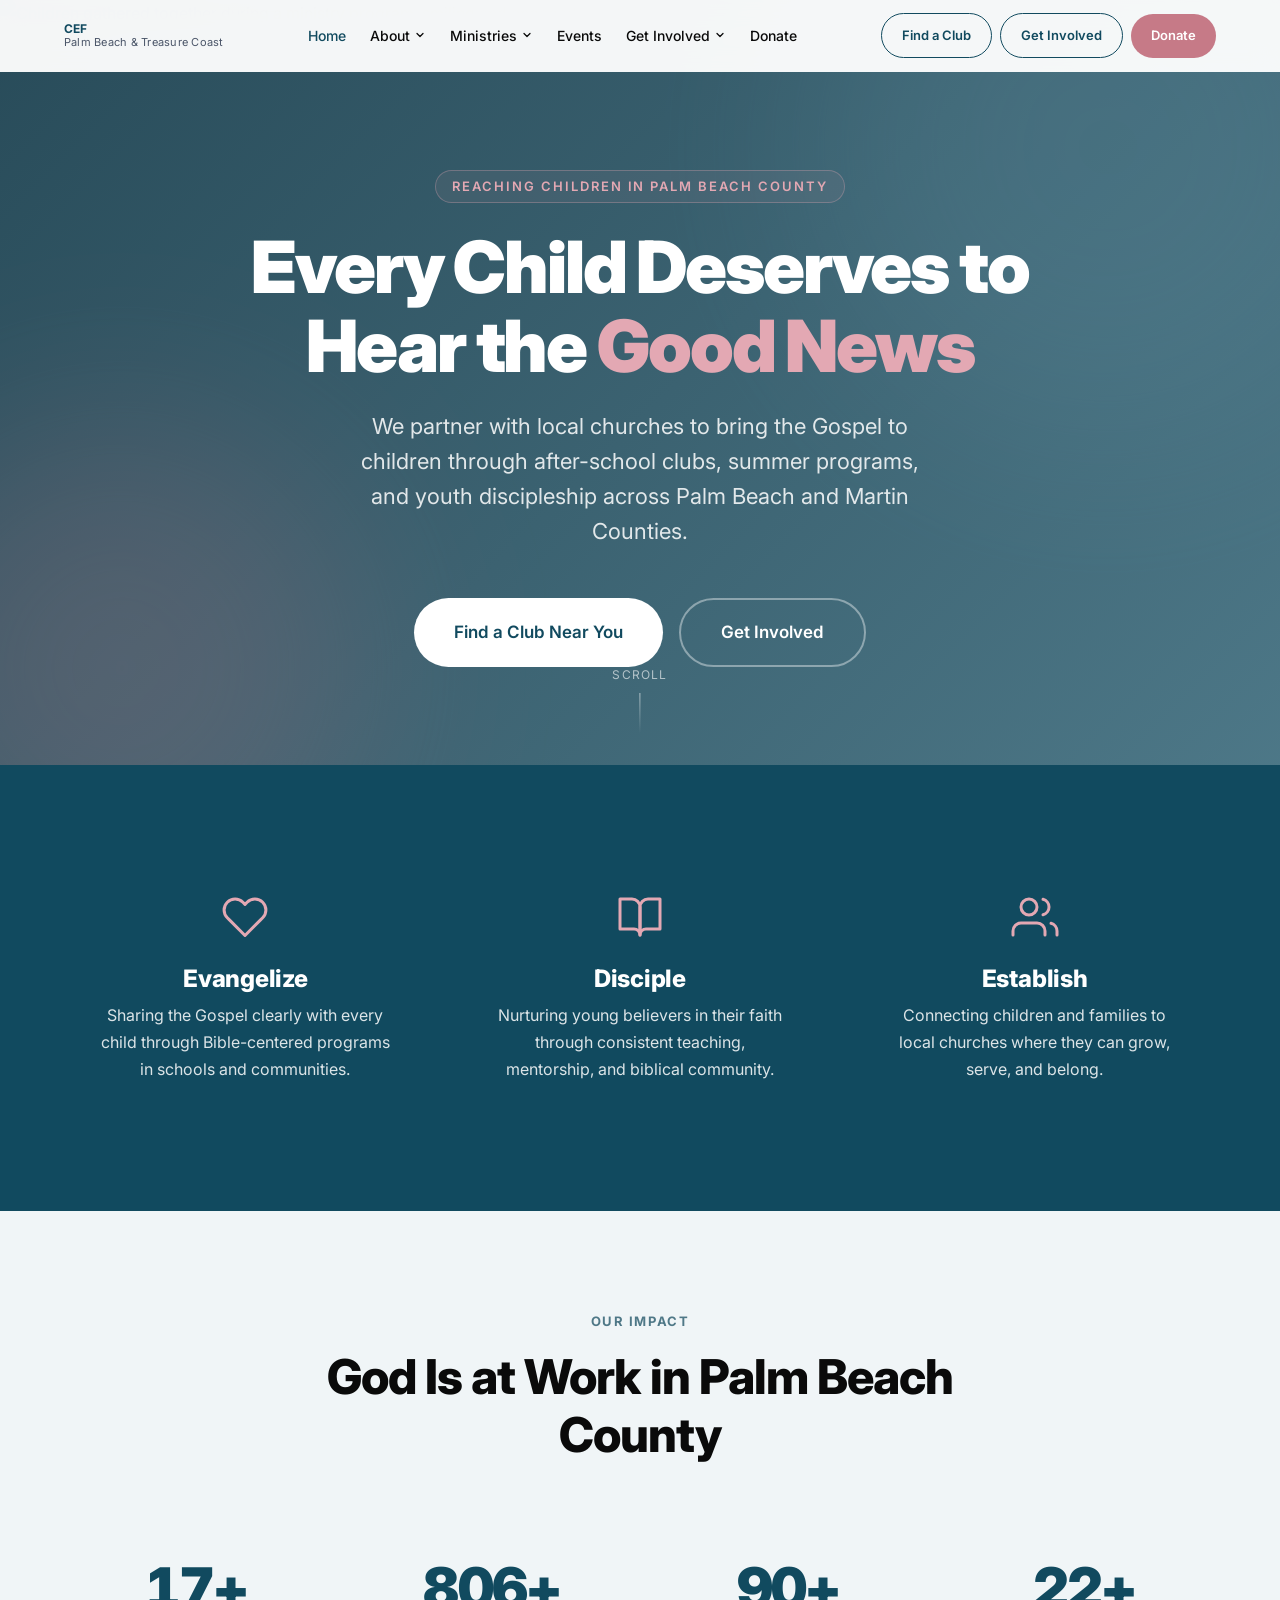
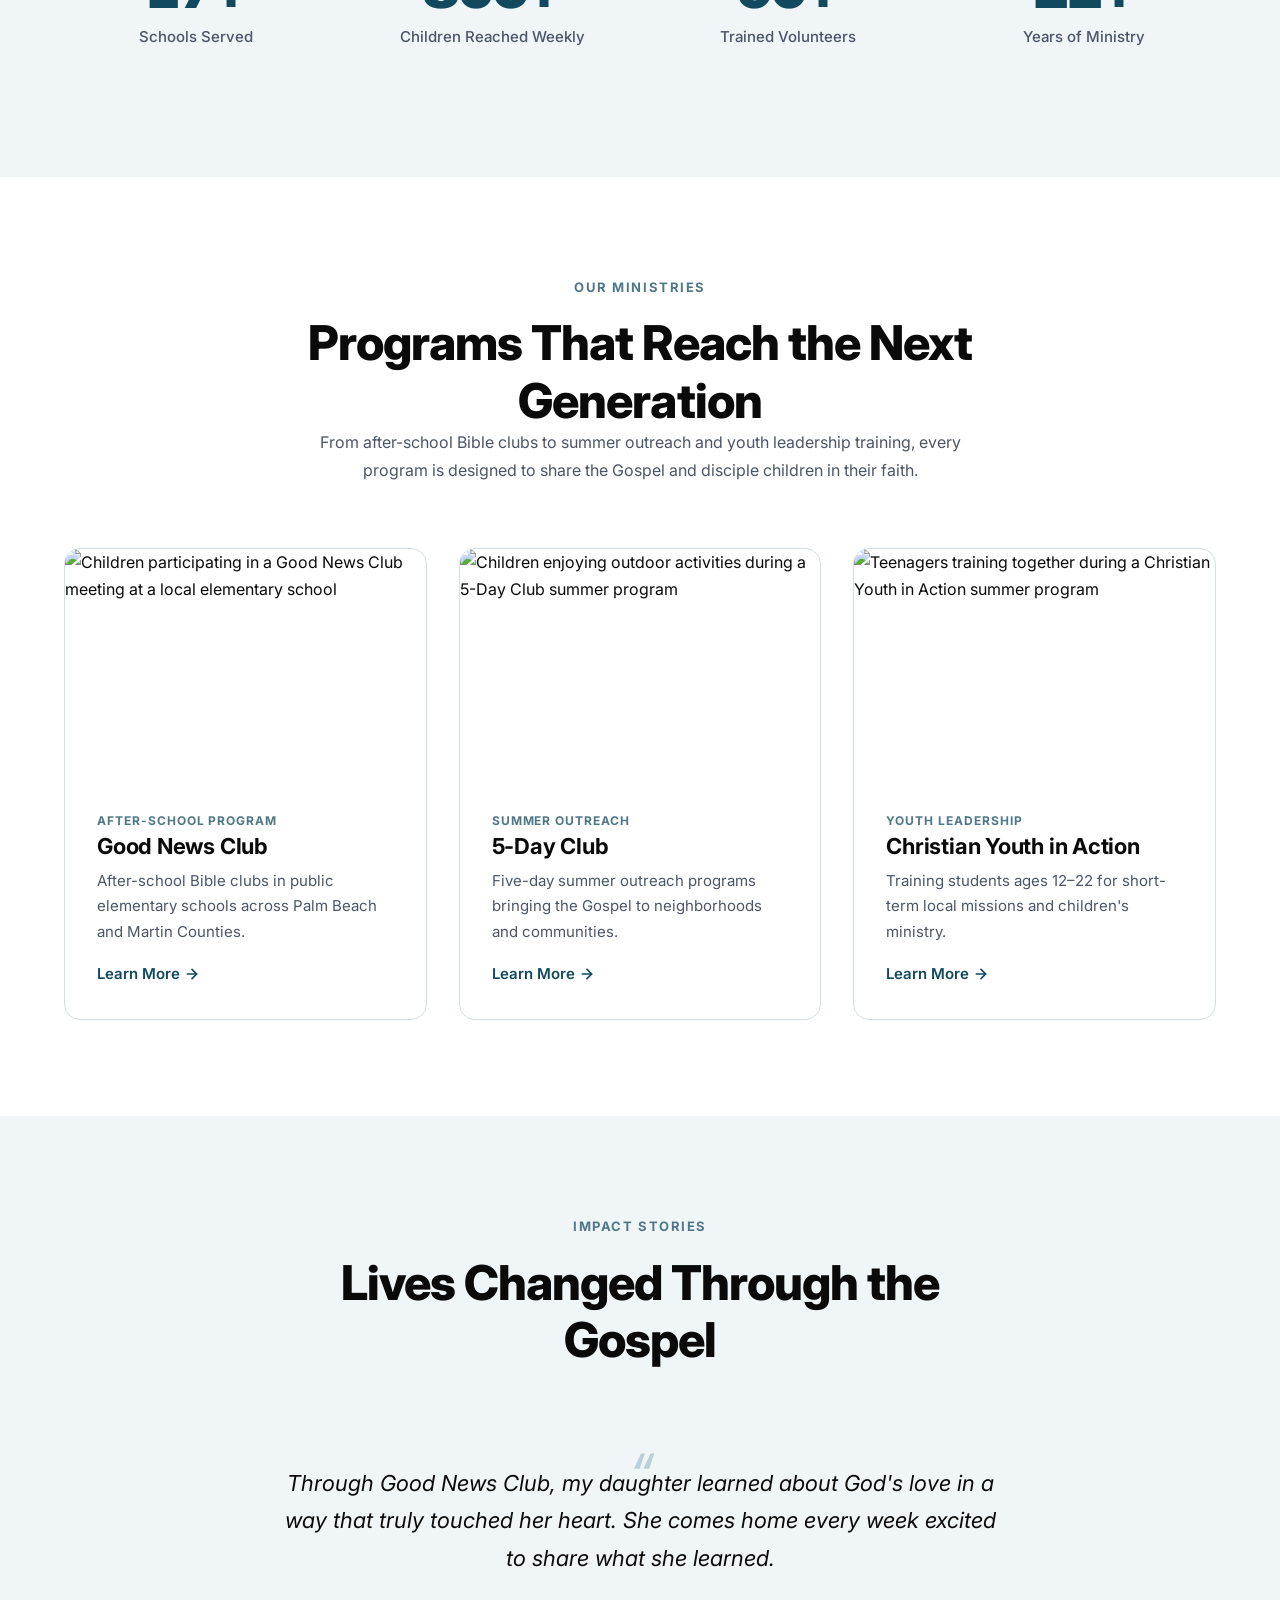
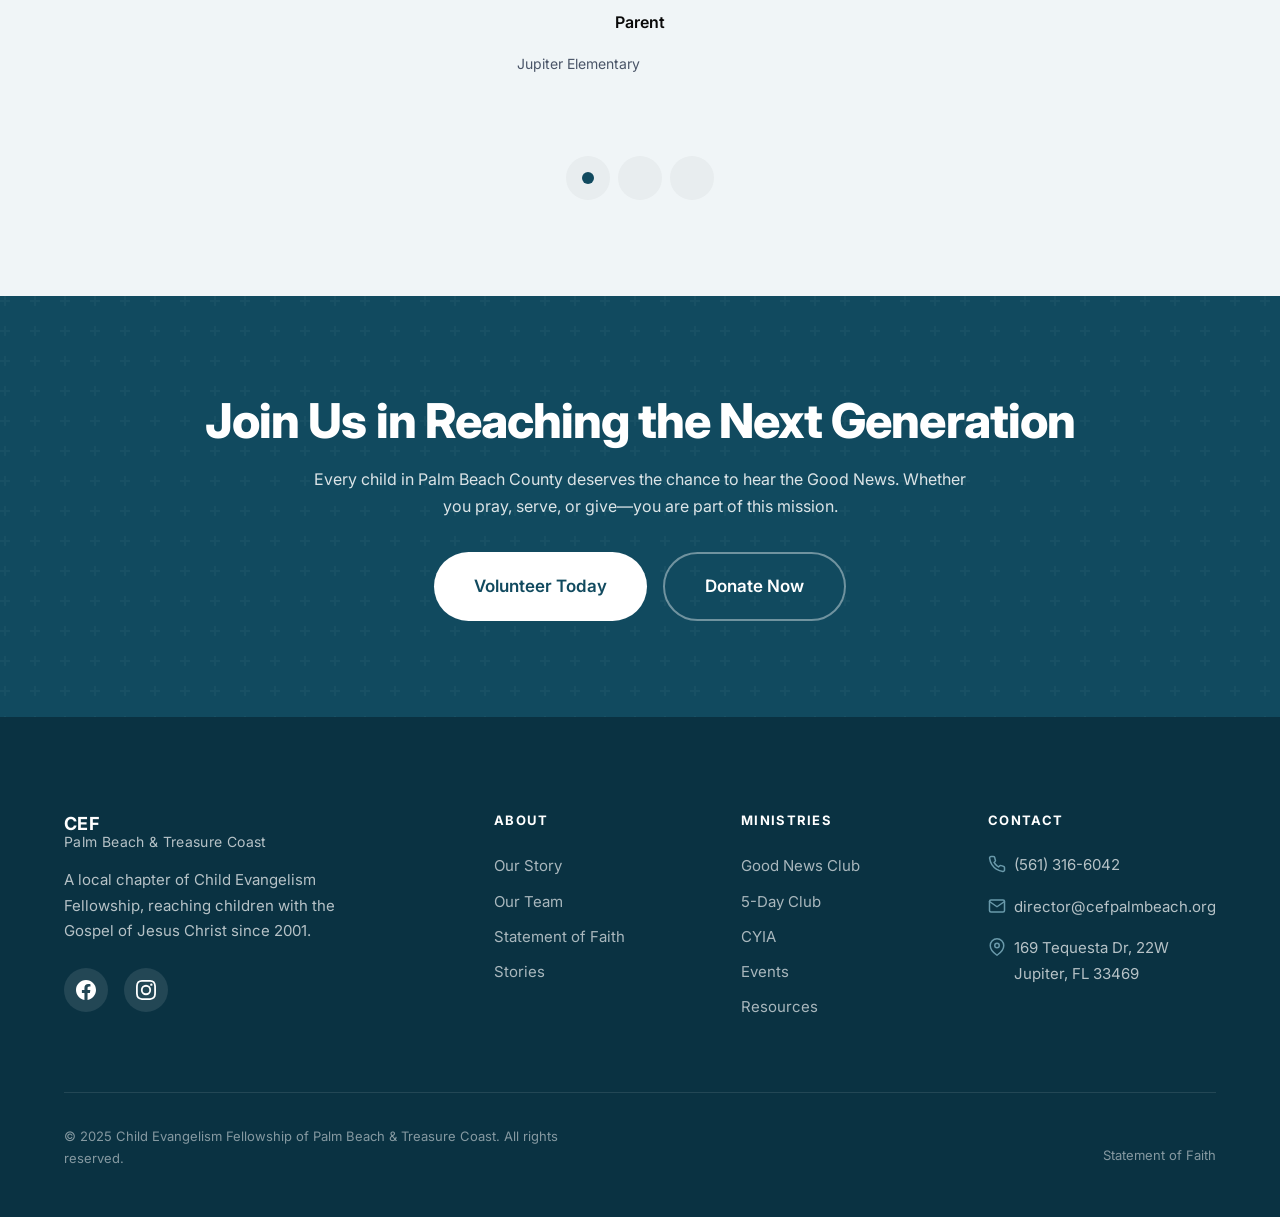
==== index.html @ 7888cba0 "Initial build: CEF Palm Beach & Treasure Coast full site rebuild 14-page static site for Child Evang" ====
<!DOCTYPE html>
<html lang="en">
<head>
  <meta charset="UTF-8">
  <meta name="viewport" content="width=device-width, initial-scale=1.0">
  <title>CEF Palm Beach &amp; Treasure Coast | Reaching Every Child with the Gospel</title>
  <meta name="description" content="Child Evangelism Fellowship of Palm Beach &amp; Treasure Coast brings the Gospel to children through Good News Clubs, 5-Day Clubs, and CYIA programs in Jupiter, FL.">
  <link rel="canonical" href="https://www.cefpalmbeach.org/">

  <!-- Open Graph -->
  <meta property="og:title" content="CEF Palm Beach &amp; Treasure Coast | Reaching Every Child with the Gospel">
  <meta property="og:description" content="Child Evangelism Fellowship of Palm Beach &amp; Treasure Coast brings the Gospel to children through Good News Clubs, 5-Day Clubs, and CYIA programs in Jupiter, FL.">
  <meta property="og:type" content="website">
  <meta property="og:url" content="https://www.cefpalmbeach.org/">
  <meta property="og:image" content="https://www.cefpalmbeach.org/assets/images/children-ministry.jpg">
  <meta property="og:site_name" content="CEF Palm Beach &amp; Treasure Coast">
  <meta property="og:locale" content="en_US">

  <!-- Twitter Card -->
  <meta name="twitter:card" content="summary_large_image">
  <meta name="twitter:title" content="CEF Palm Beach &amp; Treasure Coast | Reaching Every Child with the Gospel">
  <meta name="twitter:description" content="Child Evangelism Fellowship of Palm Beach &amp; Treasure Coast brings the Gospel to children through Good News Clubs, 5-Day Clubs, and CYIA programs in Jupiter, FL.">
  <meta name="twitter:image" content="https://www.cefpalmbeach.org/assets/images/children-ministry.jpg">

  <!-- Google Fonts -->
  <link rel="preconnect" href="https://fonts.googleapis.com">
  <link rel="preconnect" href="https://fonts.gstatic.com" crossorigin>
  <link href="https://fonts.googleapis.com/css2?family=Inter:wght@300;400;500;600;700;800;900&display=swap" rel="stylesheet">

  <!-- Styles -->
  <link rel="stylesheet" href="css/styles.css">

  <!-- JSON-LD Structured Data -->
  <script type="application/ld+json">
  {
    "@context": "https://schema.org",
    "@type": "NonprofitOrganization",
    "name": "Child Evangelism Fellowship of Palm Beach & Treasure Coast",
    "alternateName": "CEF Palm Beach",
    "url": "https://www.cefpalmbeach.org",
    "logo": "https://www.cefpalmbeach.org/assets/images/logo.png",
    "description": "Child Evangelism Fellowship of Palm Beach & Treasure Coast brings the Gospel to children through Good News Clubs, 5-Day Clubs, and CYIA programs.",
    "telephone": "+1-561-316-6042",
    "email": "director@cefpalmbeach.org",
    "address": {
      "@type": "PostalAddress",
      "streetAddress": "169 Tequesta Dr, 22W",
      "addressLocality": "Jupiter",
      "addressRegion": "FL",
      "postalCode": "33469",
      "addressCountry": "US"
    },
    "areaServed": [
      {
        "@type": "AdministrativeArea",
        "name": "Palm Beach County"
      },
      {
        "@type": "AdministrativeArea",
        "name": "Martin County"
      }
    ],
    "foundingDate": "2001",
    "sameAs": [
      "https://www.facebook.com/cefpalmbeach",
      "https://www.instagram.com/cefpalmbeach"
    ]
  }
  </script>
</head>
<body>

  <!-- Skip Link -->
  <a href="#main-content" class="skip-link">Skip to main content</a>

  <!-- ============================================
       HEADER
       ============================================ -->
  <header class="header" role="banner">
    <div class="header__inner">
      <!-- Logo -->
      <a href="index.html" class="header__logo" aria-label="CEF Palm Beach &amp; Treasure Coast - Home">
        <div class="header__logo-text">
          CEF
          <span>Palm Beach &amp; Treasure Coast</span>
        </div>
      </a>

      <!-- Desktop Navigation -->
      <nav class="nav" aria-label="Main navigation">
        <ul class="nav__list">
          <li class="nav__item">
            <a href="index.html" class="nav__link nav__link--active">Home</a>
          </li>
          <li class="nav__item">
            <a href="pages/our-team.html" class="nav__link" aria-haspopup="true" aria-expanded="false">
              About
              <svg xmlns="http://www.w3.org/2000/svg" viewBox="0 0 24 24" fill="none" stroke="currentColor" stroke-width="2.5" stroke-linecap="round" stroke-linejoin="round" aria-hidden="true"><polyline points="6 9 12 15 18 9"></polyline></svg>
            </a>
            <ul class="nav__dropdown" role="menu">
              <li><a href="index.html#mission" class="nav__dropdown-link" role="menuitem">Our Story</a></li>
              <li><a href="pages/statement-of-faith.html" class="nav__dropdown-link" role="menuitem">Statement of Faith</a></li>
              <li><a href="pages/our-team.html" class="nav__dropdown-link" role="menuitem">Our Team</a></li>
              <li><a href="pages/stories.html" class="nav__dropdown-link" role="menuitem">Stories</a></li>
            </ul>
          </li>
          <li class="nav__item">
            <a href="pages/ministries.html" class="nav__link" aria-haspopup="true" aria-expanded="false">
              Ministries
              <svg xmlns="http://www.w3.org/2000/svg" viewBox="0 0 24 24" fill="none" stroke="currentColor" stroke-width="2.5" stroke-linecap="round" stroke-linejoin="round" aria-hidden="true"><polyline points="6 9 12 15 18 9"></polyline></svg>
            </a>
            <ul class="nav__dropdown" role="menu">
              <li><a href="pages/good-news-club.html" class="nav__dropdown-link" role="menuitem">Good News Club</a></li>
              <li><a href="pages/5-day-club.html" class="nav__dropdown-link" role="menuitem">5-Day Club</a></li>
              <li><a href="pages/cyia.html" class="nav__dropdown-link" role="menuitem">CYIA</a></li>
              <li><a href="pages/nextgen.html" class="nav__dropdown-link" role="menuitem">NextGen</a></li>
            </ul>
          </li>
          <li class="nav__item">
            <a href="pages/events.html" class="nav__link">Events</a>
          </li>
          <li class="nav__item">
            <a href="pages/volunteer.html" class="nav__link" aria-haspopup="true" aria-expanded="false">
              Get Involved
              <svg xmlns="http://www.w3.org/2000/svg" viewBox="0 0 24 24" fill="none" stroke="currentColor" stroke-width="2.5" stroke-linecap="round" stroke-linejoin="round" aria-hidden="true"><polyline points="6 9 12 15 18 9"></polyline></svg>
            </a>
            <ul class="nav__dropdown" role="menu">
              <li><a href="pages/volunteer.html" class="nav__dropdown-link" role="menuitem">Volunteer</a></li>
              <li><a href="pages/pray.html" class="nav__dropdown-link" role="menuitem">Pray</a></li>
              <li><a href="pages/resources.html" class="nav__dropdown-link" role="menuitem">Resources</a></li>
            </ul>
          </li>
          <li class="nav__item">
            <a href="pages/donate.html" class="nav__link">Donate</a>
          </li>
        </ul>
      </nav>

      <!-- Header CTAs -->
      <div class="header__ctas">
        <a href="pages/good-news-club.html#find" class="header__cta header__cta--outline">Find a Club</a>
        <a href="pages/volunteer.html" class="header__cta header__cta--outline">Get Involved</a>
        <a href="pages/donate.html" class="header__cta header__cta--accent">Donate</a>
      </div>

      <!-- Mobile Menu Toggle -->
      <button class="menu-toggle" aria-label="Toggle navigation menu" aria-expanded="false" aria-controls="mobile-menu">
        <span></span>
        <span></span>
        <span></span>
      </button>
    </div>
  </header>

  <!-- Mobile Menu -->
  <nav class="mobile-menu" id="mobile-menu" aria-label="Mobile navigation">
    <ul class="mobile-menu__list">
      <li class="mobile-menu__item">
        <a href="index.html" class="mobile-menu__link">Home</a>
      </li>
      <li class="mobile-menu__item">
        <a href="#" class="mobile-menu__link mobile-menu__toggle">
          About
          <svg xmlns="http://www.w3.org/2000/svg" width="20" height="20" viewBox="0 0 24 24" fill="none" stroke="currentColor" stroke-width="2" stroke-linecap="round" stroke-linejoin="round" aria-hidden="true"><polyline points="6 9 12 15 18 9"></polyline></svg>
        </a>
        <ul class="mobile-menu__sub">
          <li><a href="index.html#mission">Our Story</a></li>
          <li><a href="pages/statement-of-faith.html">Statement of Faith</a></li>
          <li><a href="pages/our-team.html">Our Team</a></li>
          <li><a href="pages/stories.html">Stories</a></li>
        </ul>
      </li>
      <li class="mobile-menu__item">
        <a href="#" class="mobile-menu__link mobile-menu__toggle">
          Ministries
          <svg xmlns="http://www.w3.org/2000/svg" width="20" height="20" viewBox="0 0 24 24" fill="none" stroke="currentColor" stroke-width="2" stroke-linecap="round" stroke-linejoin="round" aria-hidden="true"><polyline points="6 9 12 15 18 9"></polyline></svg>
        </a>
        <ul class="mobile-menu__sub">
          <li><a href="pages/good-news-club.html">Good News Club</a></li>
          <li><a href="pages/5-day-club.html">5-Day Club</a></li>
          <li><a href="pages/cyia.html">CYIA</a></li>
          <li><a href="pages/nextgen.html">NextGen</a></li>
        </ul>
      </li>
      <li class="mobile-menu__item">
        <a href="pages/events.html" class="mobile-menu__link">Events</a>
      </li>
      <li class="mobile-menu__item">
        <a href="#" class="mobile-menu__link mobile-menu__toggle">
          Get Involved
          <svg xmlns="http://www.w3.org/2000/svg" width="20" height="20" viewBox="0 0 24 24" fill="none" stroke="currentColor" stroke-width="2" stroke-linecap="round" stroke-linejoin="round" aria-hidden="true"><polyline points="6 9 12 15 18 9"></polyline></svg>
        </a>
        <ul class="mobile-menu__sub">
          <li><a href="pages/volunteer.html">Volunteer</a></li>
          <li><a href="pages/pray.html">Pray</a></li>
          <li><a href="pages/resources.html">Resources</a></li>
        </ul>
      </li>
      <li class="mobile-menu__item">
        <a href="pages/donate.html" class="mobile-menu__link">Donate</a>
      </li>
    </ul>
    <div class="mobile-menu__ctas">
      <a href="pages/good-news-club.html#find" class="btn btn--primary">Find a Club</a>
      <a href="pages/volunteer.html" class="btn btn--secondary">Get Involved</a>
      <a href="pages/donate.html" class="btn btn--accent">Donate</a>
    </div>
  </nav>

  <!-- ============================================
       MAIN CONTENT
       ============================================ -->
  <main id="main-content">

    <!-- ============================================
         HERO SECTION
         ============================================ -->
    <section class="hero" aria-labelledby="hero-heading">
      <div class="hero__bg">
        <img src="assets/images/children-ministry.jpg"
             alt="Children gathered together during a ministry program, smiling and engaged in activities"
             width="1920" height="1080">
      </div>
      <div class="hero__overlay"></div>
      <div class="hero__aurora"></div>

      <div class="hero__content">
        <span class="hero__label">Reaching Children in Palm Beach County</span>
        <h1 id="hero-heading" class="hero__title">
          Every Child Deserves to Hear the <em>Good News</em>
        </h1>
        <p class="hero__subtitle">
          We partner with local churches to bring the Gospel to children through after-school clubs, summer programs, and youth discipleship across Palm Beach and Martin Counties.
        </p>
        <div class="hero__ctas">
          <a href="pages/good-news-club.html#find" class="btn btn--white btn--lg">Find a Club Near You</a>
          <a href="pages/volunteer.html" class="btn btn--ghost btn--lg">Get Involved</a>
        </div>
      </div>

      <!-- Scroll Indicator -->
      <div class="hero__scroll" aria-hidden="true">
        <span>Scroll</span>
        <div class="hero__scroll-line"></div>
      </div>
    </section>

    <!-- ============================================
         MISSION STRIP
         ============================================ -->
    <section class="section section--primary" aria-labelledby="mission-heading">
      <div class="container">
        <h2 id="mission-heading" class="sr-only">Our Mission</h2>
        <div class="grid grid--3 stagger">

          <!-- Evangelize -->
          <div class="text-center" style="padding: var(--space-xl);">
            <div class="mb-lg" style="display:flex;justify-content:center;">
              <svg xmlns="http://www.w3.org/2000/svg" width="48" height="48" viewBox="0 0 24 24" fill="none" stroke="currentColor" stroke-width="1.5" stroke-linecap="round" stroke-linejoin="round" aria-hidden="true" style="color: var(--color-accent-light);">
                <path d="M20.84 4.61a5.5 5.5 0 0 0-7.78 0L12 5.67l-1.06-1.06a5.5 5.5 0 0 0-7.78 7.78l1.06 1.06L12 21.23l7.78-7.78 1.06-1.06a5.5 5.5 0 0 0 0-7.78z"></path>
              </svg>
            </div>
            <h3 style="color: var(--color-white); font-size: 1.5rem; margin-bottom: var(--space-sm);">Evangelize</h3>
            <p style="max-width: 320px; margin: 0 auto;">
              Sharing the Gospel clearly with every child through Bible-centered programs in schools and communities.
            </p>
          </div>

          <!-- Disciple -->
          <div class="text-center" style="padding: var(--space-xl);">
            <div class="mb-lg" style="display:flex;justify-content:center;">
              <svg xmlns="http://www.w3.org/2000/svg" width="48" height="48" viewBox="0 0 24 24" fill="none" stroke="currentColor" stroke-width="1.5" stroke-linecap="round" stroke-linejoin="round" aria-hidden="true" style="color: var(--color-accent-light);">
                <path d="M2 3h6a4 4 0 0 1 4 4v14a3 3 0 0 0-3-3H2z"></path>
                <path d="M22 3h-6a4 4 0 0 0-4 4v14a3 3 0 0 1 3-3h7z"></path>
              </svg>
            </div>
            <h3 style="color: var(--color-white); font-size: 1.5rem; margin-bottom: var(--space-sm);">Disciple</h3>
            <p style="max-width: 320px; margin: 0 auto;">
              Nurturing young believers in their faith through consistent teaching, mentorship, and biblical community.
            </p>
          </div>

          <!-- Establish -->
          <div class="text-center" style="padding: var(--space-xl);">
            <div class="mb-lg" style="display:flex;justify-content:center;">
              <svg xmlns="http://www.w3.org/2000/svg" width="48" height="48" viewBox="0 0 24 24" fill="none" stroke="currentColor" stroke-width="1.5" stroke-linecap="round" stroke-linejoin="round" aria-hidden="true" style="color: var(--color-accent-light);">
                <path d="M17 21v-2a4 4 0 0 0-4-4H5a4 4 0 0 0-4 4v2"></path>
                <circle cx="9" cy="7" r="4"></circle>
                <path d="M23 21v-2a4 4 0 0 0-3-3.87"></path>
                <path d="M16 3.13a4 4 0 0 1 0 7.75"></path>
              </svg>
            </div>
            <h3 style="color: var(--color-white); font-size: 1.5rem; margin-bottom: var(--space-sm);">Establish</h3>
            <p style="max-width: 320px; margin: 0 auto;">
              Connecting children and families to local churches where they can grow, serve, and belong.
            </p>
          </div>

        </div>
      </div>
    </section>

    <!-- ============================================
         IMPACT STATS
         ============================================ -->
    <section class="section section--alt" aria-labelledby="stats-heading">
      <div class="container">
        <div class="section__header fade-up">
          <span class="section__label">Our Impact</span>
          <h2 id="stats-heading">God Is at Work in Palm Beach County</h2>
        </div>
        <div class="stats stagger">
          <div class="stat">
            <div class="stat__number">
              <span class="count-up" data-target="19" data-suffix="+">0</span>
            </div>
            <div class="stat__label">Schools Served</div>
          </div>
          <div class="stat">
            <div class="stat__number">
              <span class="count-up" data-target="900" data-suffix="+">0</span>
            </div>
            <div class="stat__label">Children Reached Weekly</div>
          </div>
          <div class="stat">
            <div class="stat__number">
              <span class="count-up" data-target="100" data-suffix="+">0</span>
            </div>
            <div class="stat__label">Trained Volunteers</div>
          </div>
          <div class="stat">
            <div class="stat__number">
              <span class="count-up" data-target="25" data-suffix="+">0</span>
            </div>
            <div class="stat__label">Years of Ministry</div>
          </div>
        </div>
      </div>
    </section>

    <!-- ============================================
         MINISTRIES OVERVIEW
         ============================================ -->
    <section class="section" aria-labelledby="ministries-heading">
      <div class="container">
        <div class="section__header fade-up">
          <span class="section__label">Our Ministries</span>
          <h2 id="ministries-heading">Programs That Reach the Next Generation</h2>
          <p>From after-school Bible clubs to summer outreach and youth leadership training, every program is designed to share the Gospel and disciple children in their faith.</p>
        </div>

        <div class="grid grid--3 stagger">

          <!-- Good News Club -->
          <article class="card spotlight-card">
            <img src="assets/images/good-news-club.jpg"
                 alt="Children participating in a Good News Club meeting at a local elementary school"
                 class="card__image"
                 width="600" height="375"
                 loading="lazy">
            <div class="card__body">
              <span class="card__label">After-School Program</span>
              <h3 class="card__title">Good News Club</h3>
              <p class="card__text">After-school Bible clubs in public elementary schools across Palm Beach and Martin Counties.</p>
              <a href="pages/good-news-club.html" class="card__link">
                Learn More
                <svg xmlns="http://www.w3.org/2000/svg" width="16" height="16" viewBox="0 0 24 24" fill="none" stroke="currentColor" stroke-width="2.5" stroke-linecap="round" stroke-linejoin="round" aria-hidden="true"><line x1="5" y1="12" x2="19" y2="12"></line><polyline points="12 5 19 12 12 19"></polyline></svg>
              </a>
            </div>
          </article>

          <!-- 5-Day Club -->
          <article class="card spotlight-card">
            <img src="assets/images/5-day-club.jpg"
                 alt="Children enjoying outdoor activities during a 5-Day Club summer program"
                 class="card__image"
                 width="600" height="375"
                 loading="lazy">
            <div class="card__body">
              <span class="card__label">Summer Outreach</span>
              <h3 class="card__title">5-Day Club</h3>
              <p class="card__text">Five-day summer outreach programs bringing the Gospel to neighborhoods and communities.</p>
              <a href="pages/5-day-club.html" class="card__link">
                Learn More
                <svg xmlns="http://www.w3.org/2000/svg" width="16" height="16" viewBox="0 0 24 24" fill="none" stroke="currentColor" stroke-width="2.5" stroke-linecap="round" stroke-linejoin="round" aria-hidden="true"><line x1="5" y1="12" x2="19" y2="12"></line><polyline points="12 5 19 12 12 19"></polyline></svg>
              </a>
            </div>
          </article>

          <!-- CYIA -->
          <article class="card spotlight-card">
            <img src="assets/images/cyia.jpg"
                 alt="Teenagers training together during a Christian Youth in Action summer program"
                 class="card__image"
                 width="600" height="375"
                 loading="lazy">
            <div class="card__body">
              <span class="card__label">Youth Leadership</span>
              <h3 class="card__title">Christian Youth in Action</h3>
              <p class="card__text">Training students ages 12&ndash;22 for short-term local missions and children's ministry.</p>
              <a href="pages/cyia.html" class="card__link">
                Learn More
                <svg xmlns="http://www.w3.org/2000/svg" width="16" height="16" viewBox="0 0 24 24" fill="none" stroke="currentColor" stroke-width="2.5" stroke-linecap="round" stroke-linejoin="round" aria-hidden="true"><line x1="5" y1="12" x2="19" y2="12"></line><polyline points="12 5 19 12 12 19"></polyline></svg>
              </a>
            </div>
          </article>

        </div>
      </div>
    </section>

    <!-- ============================================
         STORIES / TESTIMONIALS
         ============================================ -->
    <section class="section section--alt" aria-labelledby="stories-heading">
      <div class="container">
        <div class="section__header fade-up">
          <span class="section__label">Impact Stories</span>
          <h2 id="stories-heading">Lives Changed Through the Gospel</h2>
        </div>

        <div class="testimonial-carousel fade-up" aria-label="Testimonial carousel">

          <!-- Testimonial 1 -->
          <div class="testimonial" role="tabpanel" aria-hidden="false">
            <blockquote class="testimonial__quote">
              Through Good News Club, my daughter learned about God's love in a way that truly touched her heart. She comes home every week excited to share what she learned.
            </blockquote>
            <p class="testimonial__author">Parent</p>
            <p class="testimonial__role">Jupiter Elementary</p>
          </div>

          <!-- Testimonial 2 -->
          <div class="testimonial" role="tabpanel" aria-hidden="true">
            <blockquote class="testimonial__quote">
              Volunteering with CEF has been one of the most rewarding experiences of my life. Watching children understand the Gospel for the first time is incredible.
            </blockquote>
            <p class="testimonial__author">GNC Volunteer</p>
            <p class="testimonial__role">Palm Beach County</p>
          </div>

          <!-- Testimonial 3 -->
          <div class="testimonial" role="tabpanel" aria-hidden="true">
            <blockquote class="testimonial__quote">
              CYIA changed my life. I went from being a shy teenager to confidently sharing the Gospel with children in my community.
            </blockquote>
            <p class="testimonial__author">CYIA Graduate</p>
            <p class="testimonial__role">Palm Beach County</p>
          </div>

          <!-- Carousel Dots -->
          <div class="carousel-dots" role="tablist" aria-label="Testimonial navigation">
            <button class="carousel-dot carousel-dot--active" role="tab" aria-label="Testimonial 1" aria-selected="true"></button>
            <button class="carousel-dot" role="tab" aria-label="Testimonial 2" aria-selected="false"></button>
            <button class="carousel-dot" role="tab" aria-label="Testimonial 3" aria-selected="false"></button>
          </div>

        </div>
      </div>
    </section>

    <!-- ============================================
         CTA BANNER
         ============================================ -->
    <section class="cta-banner" aria-labelledby="cta-heading">
      <div class="container fade-up">
        <h2 id="cta-heading">Join Us in Reaching the Next Generation</h2>
        <p>Every child in Palm Beach County deserves the chance to hear the Good News. Whether you pray, serve, or give&mdash;you are part of this mission.</p>
        <div style="display: flex; gap: var(--space-md); justify-content: center; flex-wrap: wrap;">
          <a href="pages/volunteer.html" class="btn btn--white btn--lg">Volunteer Today</a>
          <a href="pages/donate.html" class="btn btn--ghost btn--lg">Donate Now</a>
        </div>
      </div>
    </section>

  </main>

  <!-- ============================================
       FOOTER
       ============================================ -->
  <footer class="footer" role="contentinfo">
    <div class="container">
      <div class="footer__grid">

        <!-- Brand Column -->
        <div class="footer__brand">
          <div class="header__logo-text" style="font-size: 1.125rem; color: var(--color-white); margin-bottom: var(--space-md);">
            CEF
            <span style="color: rgba(255,255,255,0.7); font-size: 0.875rem;">Palm Beach &amp; Treasure Coast</span>
          </div>
          <p class="footer__tagline">
            A local chapter of Child Evangelism Fellowship, reaching children with the Gospel of Jesus Christ since 2001.
          </p>
          <div class="footer__social">
            <a href="https://www.facebook.com/cefpalmbeach" aria-label="Follow us on Facebook" target="_blank" rel="noopener noreferrer">
              <svg xmlns="http://www.w3.org/2000/svg" width="20" height="20" viewBox="0 0 24 24" fill="currentColor" aria-hidden="true">
                <path d="M24 12.073c0-6.627-5.373-12-12-12s-12 5.373-12 12c0 5.99 4.388 10.954 10.125 11.854v-8.385H7.078v-3.47h3.047V9.43c0-3.007 1.792-4.669 4.533-4.669 1.312 0 2.686.235 2.686.235v2.953H15.83c-1.491 0-1.956.925-1.956 1.874v2.25h3.328l-.532 3.47h-2.796v8.385C19.612 23.027 24 18.062 24 12.073z"/>
              </svg>
            </a>
            <a href="https://www.instagram.com/cefpalmbeach" aria-label="Follow us on Instagram" target="_blank" rel="noopener noreferrer">
              <svg xmlns="http://www.w3.org/2000/svg" width="20" height="20" viewBox="0 0 24 24" fill="currentColor" aria-hidden="true">
                <path d="M12 2.163c3.204 0 3.584.012 4.85.07 3.252.148 4.771 1.691 4.919 4.919.058 1.265.069 1.645.069 4.849 0 3.205-.012 3.584-.069 4.849-.149 3.225-1.664 4.771-4.919 4.919-1.266.058-1.644.07-4.85.07-3.204 0-3.584-.012-4.849-.07-3.26-.149-4.771-1.699-4.919-4.92-.058-1.265-.07-1.644-.07-4.849 0-3.204.013-3.583.07-4.849.149-3.227 1.664-4.771 4.919-4.919 1.266-.057 1.645-.069 4.849-.069zM12 0C8.741 0 8.333.014 7.053.072 2.695.272.273 2.69.073 7.052.014 8.333 0 8.741 0 12c0 3.259.014 3.668.072 4.948.2 4.358 2.618 6.78 6.98 6.98C8.333 23.986 8.741 24 12 24c3.259 0 3.668-.014 4.948-.072 4.354-.2 6.782-2.618 6.979-6.98.059-1.28.073-1.689.073-4.948 0-3.259-.014-3.667-.072-4.947-.196-4.354-2.617-6.78-6.979-6.98C15.668.014 15.259 0 12 0zm0 5.838a6.162 6.162 0 100 12.324 6.162 6.162 0 000-12.324zM12 16a4 4 0 110-8 4 4 0 010 8zm6.406-11.845a1.44 1.44 0 100 2.881 1.44 1.44 0 000-2.881z"/>
              </svg>
            </a>
          </div>
        </div>

        <!-- About Column -->
        <div>
          <h4 class="footer__col-title">About</h4>
          <ul class="footer__links">
            <li><a href="index.html#mission">Our Story</a></li>
            <li><a href="pages/our-team.html">Our Team</a></li>
            <li><a href="pages/statement-of-faith.html">Statement of Faith</a></li>
            <li><a href="pages/stories.html">Stories</a></li>
          </ul>
        </div>

        <!-- Ministries Column -->
        <div>
          <h4 class="footer__col-title">Ministries</h4>
          <ul class="footer__links">
            <li><a href="pages/good-news-club.html">Good News Club</a></li>
            <li><a href="pages/5-day-club.html">5-Day Club</a></li>
            <li><a href="pages/cyia.html">CYIA</a></li>
            <li><a href="pages/events.html">Events</a></li>
            <li><a href="pages/resources.html">Resources</a></li>
          </ul>
        </div>

        <!-- Contact Column -->
        <div>
          <h4 class="footer__col-title">Contact</h4>
          <address style="font-style: normal;">
            <div class="footer__contact-item">
              <svg xmlns="http://www.w3.org/2000/svg" width="18" height="18" viewBox="0 0 24 24" fill="none" stroke="currentColor" stroke-width="2" stroke-linecap="round" stroke-linejoin="round" aria-hidden="true">
                <path d="M22 16.92v3a2 2 0 0 1-2.18 2 19.79 19.79 0 0 1-8.63-3.07 19.5 19.5 0 0 1-6-6 19.79 19.79 0 0 1-3.07-8.67A2 2 0 0 1 4.11 2h3a2 2 0 0 1 2 1.72 12.84 12.84 0 0 0 .7 2.81 2 2 0 0 1-.45 2.11L8.09 9.91a16 16 0 0 0 6 6l1.27-1.27a2 2 0 0 1 2.11-.45 12.84 12.84 0 0 0 2.81.7A2 2 0 0 1 22 16.92z"></path>
              </svg>
              <a href="tel:+15613166042">(561) 316-6042</a>
            </div>
            <div class="footer__contact-item">
              <svg xmlns="http://www.w3.org/2000/svg" width="18" height="18" viewBox="0 0 24 24" fill="none" stroke="currentColor" stroke-width="2" stroke-linecap="round" stroke-linejoin="round" aria-hidden="true">
                <path d="M4 4h16c1.1 0 2 .9 2 2v12c0 1.1-.9 2-2 2H4c-1.1 0-2-.9-2-2V6c0-1.1.9-2 2-2z"></path>
                <polyline points="22,6 12,13 2,6"></polyline>
              </svg>
              <a href="mailto:director@cefpalmbeach.org">director@cefpalmbeach.org</a>
            </div>
            <div class="footer__contact-item">
              <svg xmlns="http://www.w3.org/2000/svg" width="18" height="18" viewBox="0 0 24 24" fill="none" stroke="currentColor" stroke-width="2" stroke-linecap="round" stroke-linejoin="round" aria-hidden="true">
                <path d="M21 10c0 7-9 13-9 13s-9-6-9-13a9 9 0 0 1 18 0z"></path>
                <circle cx="12" cy="10" r="3"></circle>
              </svg>
              <span>169 Tequesta Dr, 22W<br>Jupiter, FL 33469</span>
            </div>
          </address>
        </div>

      </div>

      <!-- Footer Bottom -->
      <div class="footer__bottom">
        <p class="footer__copy">&copy; 2025 Child Evangelism Fellowship of Palm Beach &amp; Treasure Coast. All rights reserved.</p>
        <div class="footer__legal">
          <a href="pages/statement-of-faith.html">Statement of Faith</a>
        </div>
      </div>
    </div>
  </footer>

  <!-- Scripts -->
  <script src="js/main.js"></script>

</body>
</html>
---- css/styles.css ----
/* ============================================
   CEF Palm Beach & Treasure Coast
   Complete Design System & Styles
   ============================================ */

/* --- Google Fonts --- */
@import url('https://fonts.googleapis.com/css2?family=Inter:wght@300;400;500;600;700;800;900&display=swap');

/* --- CSS Custom Properties --- */
:root {
  /* Brand Colors */
  --color-primary: #114a5f;
  --color-primary-dark: #0a3242;
  --color-primary-light: #1a6580;
  --color-secondary: #4f7887;
  --color-secondary-light: #6a9aab;
  --color-accent: #c67a87;
  --color-accent-light: #e3a8b3;
  --color-white: #ffffff;
  --color-off-white: #f8fafb;
  --color-gray: #b8b8b8;
  --color-gray-light: #e8edef;
  --color-gray-dark: #6b7b82;
  --color-text: #0a0a0a;
  --color-text-muted: #4a5568;
  --color-text-light: #718096;
  --color-surface: #ffffff;
  --color-surface-alt: #f0f5f7;
  --color-border: #d4dfe3;
  --color-overlay: rgba(10, 50, 66, 0.85);

  /* Typography */
  --font-body: 'Inter', -apple-system, BlinkMacSystemFont, 'Segoe UI', sans-serif;
  --font-display: 'Inter', -apple-system, BlinkMacSystemFont, 'Segoe UI', sans-serif;

  /* Spacing Scale (8px base) */
  --space-xs: 4px;
  --space-sm: 8px;
  --space-md: 16px;
  --space-lg: 24px;
  --space-xl: 32px;
  --space-2xl: 48px;
  --space-3xl: 64px;
  --space-4xl: 96px;
  --space-5xl: 128px;

  /* Section Padding */
  --section-padding: 96px 0;
  --section-padding-mobile: 64px 0;

  /* Container */
  --container-max: 1200px;
  --container-padding: 24px;

  /* Radius */
  --radius-sm: 8px;
  --radius-md: 12px;
  --radius-lg: 16px;
  --radius-xl: 24px;
  --radius-full: 999px;

  /* Shadows */
  --shadow-sm: 0 1px 3px rgba(17, 74, 95, 0.08);
  --shadow-md: 0 4px 12px rgba(17, 74, 95, 0.1);
  --shadow-lg: 0 8px 30px rgba(17, 74, 95, 0.12);
  --shadow-xl: 0 16px 50px rgba(17, 74, 95, 0.15);

  /* Transitions */
  --ease-out: cubic-bezier(0.16, 1, 0.3, 1);
  --ease-in-out: cubic-bezier(0.65, 0, 0.35, 1);
  --duration-fast: 200ms;
  --duration-normal: 400ms;
  --duration-slow: 700ms;

  /* Header */
  --header-height: 72px;
}

/* --- Reset & Base --- */
*,
*::before,
*::after {
  box-sizing: border-box;
  margin: 0;
  padding: 0;
}

html {
  scroll-behavior: smooth;
  font-size: 16px;
  -webkit-text-size-adjust: 100%;
}

body {
  font-family: var(--font-body);
  font-size: 1rem;
  line-height: 1.7;
  color: var(--color-text);
  background-color: var(--color-white);
  -webkit-font-smoothing: antialiased;
  -moz-osx-font-smoothing: grayscale;
  overflow-x: hidden;
}

/* Skip Link */
.skip-link {
  position: absolute;
  top: -100%;
  left: var(--space-md);
  background: var(--color-primary);
  color: var(--color-white);
  padding: var(--space-sm) var(--space-md);
  border-radius: var(--radius-sm);
  z-index: 10000;
  font-weight: 600;
  text-decoration: none;
  transition: top var(--duration-fast);
}

.skip-link:focus {
  top: var(--space-md);
}

/* --- Typography --- */
h1, h2, h3, h4, h5, h6 {
  font-family: var(--font-display);
  line-height: 1.2;
  color: var(--color-text);
  font-weight: 800;
}

h1 {
  font-size: clamp(2.5rem, 5vw, 4rem);
  letter-spacing: -0.03em;
}

h2 {
  font-size: clamp(2rem, 4vw, 3rem);
  letter-spacing: -0.02em;
}

h3 {
  font-size: clamp(1.5rem, 3vw, 2rem);
  letter-spacing: -0.01em;
}

h4 {
  font-size: clamp(1.25rem, 2vw, 1.5rem);
}

h5 {
  font-size: 1.125rem;
  font-weight: 700;
}

h6 {
  font-size: 0.875rem;
  font-weight: 700;
  text-transform: uppercase;
  letter-spacing: 0.08em;
}

p {
  margin-bottom: var(--space-md);
  color: var(--color-text-muted);
  max-width: 68ch;
}

a {
  color: var(--color-primary);
  text-decoration: none;
  transition: color var(--duration-fast);
}

a:hover {
  color: var(--color-primary-light);
}

a:focus-visible {
  outline: 3px solid var(--color-secondary);
  outline-offset: 2px;
  border-radius: 2px;
}

img {
  max-width: 100%;
  height: auto;
  display: block;
}

/* --- Container --- */
.container {
  max-width: var(--container-max);
  margin: 0 auto;
  padding: 0 var(--container-padding);
}

.container--narrow {
  max-width: 800px;
}

.container--wide {
  max-width: 1400px;
}

/* --- Section --- */
.section {
  padding: var(--section-padding);
  position: relative;
}

.section--alt {
  background-color: var(--color-surface-alt);
}

.section--primary {
  background-color: var(--color-primary);
  color: var(--color-white);
}

.section--primary p {
  color: rgba(255, 255, 255, 0.85);
}

.section--primary h2,
.section--primary h3 {
  color: var(--color-white);
}

.section__label {
  display: inline-block;
  font-size: 0.8125rem;
  font-weight: 700;
  text-transform: uppercase;
  letter-spacing: 0.12em;
  color: var(--color-secondary);
  margin-bottom: var(--space-md);
}

.section--primary .section__label {
  color: var(--color-accent-light);
}

.section__header {
  text-align: center;
  margin-bottom: var(--space-3xl);
  max-width: 700px;
  margin-left: auto;
  margin-right: auto;
}

.section__header p {
  margin-left: auto;
  margin-right: auto;
}

/* --- Buttons --- */
.btn {
  display: inline-flex;
  align-items: center;
  justify-content: center;
  gap: var(--space-sm);
  padding: 14px 32px;
  font-family: var(--font-body);
  font-size: 0.9375rem;
  font-weight: 600;
  border: none;
  border-radius: var(--radius-full);
  cursor: pointer;
  text-decoration: none;
  transition: all var(--duration-normal) var(--ease-out);
  position: relative;
  overflow: hidden;
  min-height: 48px;
  min-width: 44px;
}

.btn:focus-visible {
  outline: 3px solid var(--color-secondary);
  outline-offset: 3px;
}

.btn--primary {
  background-color: var(--color-primary);
  color: var(--color-white);
  box-shadow: 0 2px 12px rgba(17, 74, 95, 0.3);
}

.btn--primary:hover {
  background-color: var(--color-primary-light);
  color: var(--color-white);
  transform: translateY(-2px);
  box-shadow: 0 6px 20px rgba(17, 74, 95, 0.35);
}

.btn--secondary {
  background-color: transparent;
  color: var(--color-primary);
  border: 2px solid var(--color-primary);
}

.btn--secondary:hover {
  background-color: var(--color-primary);
  color: var(--color-white);
  transform: translateY(-2px);
}

.btn--accent {
  background-color: var(--color-accent);
  color: var(--color-white);
  box-shadow: 0 2px 12px rgba(198, 122, 135, 0.3);
}

.btn--accent:hover {
  background-color: var(--color-accent-light);
  color: var(--color-white);
  transform: translateY(-2px);
  box-shadow: 0 6px 20px rgba(198, 122, 135, 0.35);
}

.btn--white {
  background-color: var(--color-white);
  color: var(--color-primary);
}

.btn--white:hover {
  background-color: var(--color-off-white);
  color: var(--color-primary);
  transform: translateY(-2px);
}

.btn--ghost {
  background: transparent;
  color: var(--color-white);
  border: 2px solid rgba(255, 255, 255, 0.4);
}

.btn--ghost:hover {
  background: rgba(255, 255, 255, 0.1);
  border-color: rgba(255, 255, 255, 0.8);
  color: var(--color-white);
}

.btn--sm {
  padding: 10px 24px;
  font-size: 0.875rem;
  min-height: 44px;
}

.btn--lg {
  padding: 18px 40px;
  font-size: 1.0625rem;
}

/* Shimmer effect on primary buttons */
.btn--primary::after {
  content: '';
  position: absolute;
  top: -50%;
  left: -100%;
  width: 60%;
  height: 200%;
  background: linear-gradient(90deg, transparent, rgba(255,255,255,0.15), transparent);
  transform: skewX(-20deg);
  transition: left 0.6s var(--ease-out);
}

.btn--primary:hover::after {
  left: 130%;
}

/* Pulsating effect for donate buttons */
.btn--pulse {
  animation: pulse-ring 2s ease-out infinite;
}

@keyframes pulse-ring {
  0% { box-shadow: 0 0 0 0 rgba(17, 74, 95, 0.4); }
  70% { box-shadow: 0 0 0 12px rgba(17, 74, 95, 0); }
  100% { box-shadow: 0 0 0 0 rgba(17, 74, 95, 0); }
}

/* --- Header / Navigation --- */
.header {
  position: fixed;
  top: 0;
  left: 0;
  right: 0;
  height: var(--header-height);
  z-index: 1000;
  background: rgba(255, 255, 255, 0.95);
  backdrop-filter: blur(12px);
  -webkit-backdrop-filter: blur(12px);
  border-bottom: 1px solid transparent;
  transition: all var(--duration-normal) var(--ease-out);
}

.header--scrolled {
  background: rgba(255, 255, 255, 0.98);
  border-bottom-color: var(--color-border);
  box-shadow: var(--shadow-sm);
}

.header__inner {
  display: flex;
  align-items: center;
  justify-content: space-between;
  height: 100%;
  max-width: var(--container-max);
  margin: 0 auto;
  padding: 0 var(--container-padding);
}

.header__logo {
  display: flex;
  align-items: center;
  gap: var(--space-sm);
  text-decoration: none;
  flex-shrink: 0;
}

.header__logo img {
  height: 44px;
  width: auto;
}

.header__logo-text {
  font-size: 0.75rem;
  font-weight: 700;
  color: var(--color-primary);
  line-height: 1.2;
  letter-spacing: 0.02em;
}

.header__logo-text span {
  display: block;
  font-weight: 400;
  font-size: 0.6875rem;
  color: var(--color-text-muted);
}

/* Desktop Navigation */
.nav {
  display: flex;
  align-items: center;
  gap: var(--space-xl);
}

.nav__list {
  display: flex;
  align-items: center;
  gap: var(--space-lg);
  list-style: none;
}

.nav__item {
  position: relative;
}

.nav__link {
  font-size: 0.875rem;
  font-weight: 500;
  color: var(--color-text);
  text-decoration: none;
  padding: var(--space-sm) 0;
  transition: color var(--duration-fast);
  display: flex;
  align-items: center;
  gap: 4px;
}

.nav__link:hover,
.nav__link--active {
  color: var(--color-primary);
}

.nav__link svg {
  width: 12px;
  height: 12px;
  transition: transform var(--duration-fast);
}

.nav__item:hover .nav__link svg {
  transform: rotate(180deg);
}

/* Dropdown */
.nav__dropdown {
  position: absolute;
  top: 100%;
  left: -12px;
  background: var(--color-white);
  border-radius: var(--radius-md);
  box-shadow: var(--shadow-lg);
  padding: var(--space-sm) 0;
  min-width: 220px;
  opacity: 0;
  visibility: hidden;
  transform: translateY(8px);
  transition: all var(--duration-fast) var(--ease-out);
  border: 1px solid var(--color-border);
}

.nav__item:hover .nav__dropdown {
  opacity: 1;
  visibility: visible;
  transform: translateY(0);
}

.nav__dropdown-link {
  display: block;
  padding: 10px 20px;
  font-size: 0.875rem;
  color: var(--color-text-muted);
  transition: all var(--duration-fast);
}

.nav__dropdown-link:hover {
  background-color: var(--color-surface-alt);
  color: var(--color-primary);
}

/* Header CTAs */
.header__ctas {
  display: flex;
  align-items: center;
  gap: var(--space-sm);
}

.header__cta {
  padding: 10px 20px;
  font-size: 0.8125rem;
  border-radius: var(--radius-full);
  font-weight: 600;
  text-decoration: none;
  transition: all var(--duration-fast) var(--ease-out);
  min-height: 44px;
  display: flex;
  align-items: center;
}

.header__cta--outline {
  color: var(--color-primary);
  border: 1.5px solid var(--color-primary);
}

.header__cta--outline:hover {
  background: var(--color-primary);
  color: var(--color-white);
}

.header__cta--filled {
  background: var(--color-primary);
  color: var(--color-white);
}

.header__cta--filled:hover {
  background: var(--color-primary-light);
  color: var(--color-white);
}

.header__cta--accent {
  background: var(--color-accent);
  color: var(--color-white);
}

.header__cta--accent:hover {
  background: var(--color-accent-light);
  color: var(--color-white);
}

/* Mobile Menu Toggle */
.menu-toggle {
  display: none;
  flex-direction: column;
  gap: 5px;
  background: none;
  border: none;
  cursor: pointer;
  padding: var(--space-sm);
  min-width: 44px;
  min-height: 44px;
  justify-content: center;
  align-items: center;
}

.menu-toggle span {
  display: block;
  width: 24px;
  height: 2px;
  background: var(--color-text);
  border-radius: 2px;
  transition: all var(--duration-fast) var(--ease-out);
}

.menu-toggle--open span:nth-child(1) {
  transform: rotate(45deg) translate(5px, 5px);
}

.menu-toggle--open span:nth-child(2) {
  opacity: 0;
}

.menu-toggle--open span:nth-child(3) {
  transform: rotate(-45deg) translate(5px, -5px);
}

/* Mobile Menu */
.mobile-menu {
  display: none;
  position: fixed;
  top: var(--header-height);
  left: 0;
  right: 0;
  bottom: 0;
  background: var(--color-white);
  z-index: 999;
  overflow-y: auto;
  padding: var(--space-xl) var(--container-padding);
  opacity: 0;
  transform: translateY(-10px);
  transition: all var(--duration-normal) var(--ease-out);
}

.mobile-menu--open {
  display: block;
  opacity: 1;
  transform: translateY(0);
}

.mobile-menu__list {
  list-style: none;
}

.mobile-menu__item {
  border-bottom: 1px solid var(--color-gray-light);
}

.mobile-menu__link {
  display: flex;
  align-items: center;
  justify-content: space-between;
  padding: var(--space-md) 0;
  font-size: 1.125rem;
  font-weight: 600;
  color: var(--color-text);
  text-decoration: none;
  min-height: 48px;
}

.mobile-menu__sub {
  list-style: none;
  padding-left: var(--space-lg);
  padding-bottom: var(--space-md);
  display: none;
}

.mobile-menu__sub--open {
  display: block;
}

.mobile-menu__sub a {
  display: block;
  padding: var(--space-sm) 0;
  color: var(--color-text-muted);
  font-size: 1rem;
  font-weight: 400;
}

.mobile-menu__ctas {
  display: flex;
  flex-direction: column;
  gap: var(--space-sm);
  margin-top: var(--space-xl);
}

/* --- Hero --- */
.hero {
  position: relative;
  min-height: 85vh;
  display: flex;
  align-items: center;
  justify-content: center;
  overflow: hidden;
  padding: calc(var(--header-height) + var(--space-4xl)) var(--container-padding) var(--space-4xl);
}

.hero--short {
  min-height: 50vh;
}

.hero__bg {
  position: absolute;
  inset: 0;
  z-index: 0;
}

.hero__bg img {
  width: 100%;
  height: 100%;
  object-fit: cover;
}

.hero__overlay {
  position: absolute;
  inset: 0;
  background: linear-gradient(135deg, rgba(10, 50, 66, 0.88) 0%, rgba(17, 74, 95, 0.75) 100%);
  z-index: 1;
}

/* Soft Aurora Background Effect */
.hero__aurora {
  position: absolute;
  inset: 0;
  z-index: 1;
  overflow: hidden;
}

.hero__aurora::before,
.hero__aurora::after {
  content: '';
  position: absolute;
  border-radius: 50%;
  filter: blur(100px);
  opacity: 0.2;
  animation: aurora-float 12s ease-in-out infinite alternate;
}

.hero__aurora::before {
  width: 600px;
  height: 600px;
  background: var(--color-secondary-light);
  top: -20%;
  right: -10%;
}

.hero__aurora::after {
  width: 500px;
  height: 500px;
  background: var(--color-accent);
  bottom: -20%;
  left: -10%;
  animation-delay: -6s;
}

@keyframes aurora-float {
  0% { transform: translate(0, 0) scale(1); }
  100% { transform: translate(30px, -30px) scale(1.1); }
}

.hero__content {
  position: relative;
  z-index: 2;
  text-align: center;
  max-width: 800px;
  margin: 0 auto;
}

.hero__label {
  display: inline-block;
  font-size: 0.8125rem;
  font-weight: 600;
  text-transform: uppercase;
  letter-spacing: 0.15em;
  color: var(--color-accent-light);
  margin-bottom: var(--space-lg);
  padding: var(--space-xs) var(--space-md);
  border: 1px solid rgba(227, 168, 179, 0.3);
  border-radius: var(--radius-full);
  background: rgba(227, 168, 179, 0.08);
}

.hero__title {
  font-size: clamp(2.5rem, 6vw, 4.5rem);
  font-weight: 900;
  color: var(--color-white);
  line-height: 1.1;
  margin-bottom: var(--space-lg);
  letter-spacing: -0.03em;
}

.hero__title em {
  font-style: normal;
  color: var(--color-accent-light);
}

.hero__subtitle {
  font-size: clamp(1.125rem, 2.5vw, 1.375rem);
  color: rgba(255, 255, 255, 0.85);
  line-height: 1.6;
  margin-bottom: var(--space-2xl);
  max-width: 600px;
  margin-left: auto;
  margin-right: auto;
  font-weight: 400;
}

.hero__ctas {
  display: flex;
  gap: var(--space-md);
  justify-content: center;
  flex-wrap: wrap;
}

.hero__scroll {
  position: absolute;
  bottom: var(--space-xl);
  left: 50%;
  transform: translateX(-50%);
  z-index: 2;
  display: flex;
  flex-direction: column;
  align-items: center;
  gap: var(--space-sm);
  color: rgba(255, 255, 255, 0.6);
  font-size: 0.75rem;
  letter-spacing: 0.1em;
  text-transform: uppercase;
}

.hero__scroll-line {
  width: 1px;
  height: 40px;
  background: linear-gradient(to bottom, rgba(255,255,255,0.6), transparent);
  animation: scroll-pulse 2s ease-in-out infinite;
}

@keyframes scroll-pulse {
  0%, 100% { opacity: 0.4; transform: scaleY(0.6); }
  50% { opacity: 1; transform: scaleY(1); }
}

/* --- Cards --- */
.card {
  background: var(--color-surface);
  border-radius: var(--radius-lg);
  overflow: hidden;
  transition: all var(--duration-normal) var(--ease-out);
  border: 1px solid var(--color-border);
}

.card:hover {
  transform: translateY(-4px);
  box-shadow: var(--shadow-lg);
}

.card__image {
  width: 100%;
  aspect-ratio: 16 / 10;
  object-fit: cover;
}

.card__body {
  padding: var(--space-xl);
}

.card__label {
  font-size: 0.75rem;
  font-weight: 700;
  text-transform: uppercase;
  letter-spacing: 0.08em;
  color: var(--color-secondary);
  margin-bottom: var(--space-sm);
}

.card__title {
  font-size: 1.375rem;
  font-weight: 700;
  margin-bottom: var(--space-sm);
  color: var(--color-text);
}

.card__text {
  font-size: 0.9375rem;
  color: var(--color-text-muted);
  margin-bottom: var(--space-md);
}

.card__link {
  display: inline-flex;
  align-items: center;
  gap: var(--space-xs);
  font-weight: 600;
  font-size: 0.9375rem;
  color: var(--color-primary);
}

.card__link svg {
  width: 16px;
  height: 16px;
  transition: transform var(--duration-fast);
}

.card__link:hover svg {
  transform: translateX(4px);
}

/* Spotlight Card Effect */
.spotlight-card {
  position: relative;
  overflow: hidden;
}

.spotlight-card::before {
  content: '';
  position: absolute;
  width: 200px;
  height: 200px;
  background: radial-gradient(circle, rgba(17, 74, 95, 0.1), transparent 70%);
  border-radius: 50%;
  pointer-events: none;
  opacity: 0;
  transition: opacity var(--duration-fast);
  transform: translate(-50%, -50%);
}

.spotlight-card:hover::before {
  opacity: 1;
}

/* --- Grid Layouts --- */
.grid {
  display: grid;
  gap: var(--space-xl);
}

.grid--2 { grid-template-columns: repeat(2, 1fr); }
.grid--3 { grid-template-columns: repeat(3, 1fr); }
.grid--4 { grid-template-columns: repeat(4, 1fr); }

/* --- Impact Stats --- */
.stats {
  display: grid;
  grid-template-columns: repeat(4, 1fr);
  gap: var(--space-xl);
  text-align: center;
}

.stat {
  padding: var(--space-xl);
}

.stat__number {
  font-size: clamp(2.5rem, 5vw, 3.5rem);
  font-weight: 900;
  color: var(--color-primary);
  line-height: 1;
  margin-bottom: var(--space-sm);
  letter-spacing: -0.03em;
}

.section--primary .stat__number {
  color: var(--color-white);
}

.stat__label {
  font-size: 0.9375rem;
  font-weight: 500;
  color: var(--color-text-muted);
}

.section--primary .stat__label {
  color: rgba(255, 255, 255, 0.75);
}

/* --- Testimonials --- */
.testimonial-carousel {
  position: relative;
  max-width: 800px;
  margin: 0 auto;
}

.testimonial {
  text-align: center;
  padding: var(--space-xl);
}

.testimonial__quote {
  font-size: clamp(1.125rem, 2vw, 1.375rem);
  font-weight: 400;
  color: var(--color-text);
  line-height: 1.7;
  margin-bottom: var(--space-xl);
  font-style: italic;
  position: relative;
}

.testimonial__quote::before {
  content: '\201C';
  font-size: 4rem;
  color: var(--color-secondary-light);
  position: absolute;
  top: -20px;
  left: 50%;
  transform: translateX(-50%);
  line-height: 1;
  opacity: 0.4;
}

.testimonial__author {
  font-weight: 600;
  color: var(--color-text);
}

.testimonial__role {
  font-size: 0.875rem;
  color: var(--color-text-muted);
}

/* Carousel dots */
.carousel-dots {
  display: flex;
  justify-content: center;
  gap: var(--space-sm);
  margin-top: var(--space-xl);
}

.carousel-dot {
  width: 10px;
  height: 10px;
  border-radius: 50%;
  border: none;
  background: var(--color-gray-light);
  cursor: pointer;
  transition: all var(--duration-fast);
  min-width: 44px;
  min-height: 44px;
  display: flex;
  align-items: center;
  justify-content: center;
  padding: 0;
}

.carousel-dot::after {
  content: '';
  width: 10px;
  height: 10px;
  border-radius: 50%;
  background: var(--color-gray-light);
  transition: all var(--duration-fast);
}

.carousel-dot--active::after,
.carousel-dot:hover::after {
  background: var(--color-primary);
  transform: scale(1.2);
}

/* --- Team --- */
.team-grid {
  display: grid;
  grid-template-columns: repeat(auto-fill, minmax(280px, 1fr));
  gap: var(--space-xl);
}

.team-card {
  text-align: center;
  padding: var(--space-2xl) var(--space-xl);
  background: var(--color-surface);
  border-radius: var(--radius-lg);
  border: 1px solid var(--color-border);
  transition: all var(--duration-normal) var(--ease-out);
}

.team-card:hover {
  transform: translateY(-4px);
  box-shadow: var(--shadow-lg);
}

.team-card__photo {
  width: 140px;
  height: 140px;
  border-radius: 50%;
  object-fit: cover;
  margin: 0 auto var(--space-lg);
  border: 4px solid var(--color-surface-alt);
}

.team-card__name {
  font-size: 1.25rem;
  font-weight: 700;
  margin-bottom: var(--space-xs);
}

.team-card__role {
  font-size: 0.875rem;
  font-weight: 600;
  color: var(--color-secondary);
  margin-bottom: var(--space-md);
  text-transform: uppercase;
  letter-spacing: 0.05em;
}

.team-card__bio {
  font-size: 0.9375rem;
  color: var(--color-text-muted);
  line-height: 1.6;
}

.team-card__contact {
  margin-top: var(--space-md);
  display: flex;
  justify-content: center;
  gap: var(--space-md);
}

.team-card__contact a {
  font-size: 0.875rem;
  color: var(--color-primary);
  font-weight: 500;
}

/* --- Stepper / Steps --- */
.steps {
  display: grid;
  grid-template-columns: repeat(3, 1fr);
  gap: var(--space-xl);
  counter-reset: step-counter;
}

.step {
  text-align: center;
  padding: var(--space-2xl) var(--space-xl);
  position: relative;
  counter-increment: step-counter;
}

.step__number {
  width: 64px;
  height: 64px;
  border-radius: 50%;
  background: var(--color-primary);
  color: var(--color-white);
  display: flex;
  align-items: center;
  justify-content: center;
  font-size: 1.5rem;
  font-weight: 800;
  margin: 0 auto var(--space-lg);
}

.step__title {
  font-size: 1.25rem;
  font-weight: 700;
  margin-bottom: var(--space-sm);
}

.step__text {
  font-size: 0.9375rem;
  color: var(--color-text-muted);
}

/* Connector line between steps */
.step:not(:last-child)::after {
  content: '';
  position: absolute;
  top: 52px;
  right: -13%;
  width: 26%;
  height: 2px;
  background: var(--color-gray-light);
}

/* --- Accordion --- */
.accordion {
  border: 1px solid var(--color-border);
  border-radius: var(--radius-lg);
  overflow: hidden;
}

.accordion__item {
  border-bottom: 1px solid var(--color-border);
}

.accordion__item:last-child {
  border-bottom: none;
}

.accordion__trigger {
  display: flex;
  align-items: center;
  justify-content: space-between;
  width: 100%;
  padding: var(--space-lg) var(--space-xl);
  background: none;
  border: none;
  font-family: var(--font-body);
  font-size: 1rem;
  font-weight: 600;
  color: var(--color-text);
  cursor: pointer;
  text-align: left;
  min-height: 48px;
  transition: background var(--duration-fast);
}

.accordion__trigger:hover {
  background: var(--color-surface-alt);
}

.accordion__trigger:focus-visible {
  outline: 3px solid var(--color-secondary);
  outline-offset: -3px;
}

.accordion__icon {
  width: 20px;
  height: 20px;
  transition: transform var(--duration-normal) var(--ease-out);
  flex-shrink: 0;
  color: var(--color-secondary);
}

.accordion__item--open .accordion__icon {
  transform: rotate(180deg);
}

.accordion__content {
  max-height: 0;
  overflow: hidden;
  transition: max-height var(--duration-normal) var(--ease-out);
}

.accordion__body {
  padding: 0 var(--space-xl) var(--space-xl);
}

/* --- CTA Banner --- */
.cta-banner {
  background: var(--color-primary);
  padding: var(--space-4xl) var(--container-padding);
  text-align: center;
  position: relative;
  overflow: hidden;
}

.cta-banner::before {
  content: '';
  position: absolute;
  top: 0;
  left: 0;
  right: 0;
  bottom: 0;
  background: url("data:image/svg+xml,%3Csvg width='60' height='60' viewBox='0 0 60 60' xmlns='http://www.w3.org/2000/svg'%3E%3Cg fill='none' fill-rule='evenodd'%3E%3Cg fill='%23ffffff' fill-opacity='0.03'%3E%3Cpath d='M36 34v-4h-2v4h-4v2h4v4h2v-4h4v-2h-4zm0-30V0h-2v4h-4v2h4v4h2V6h4V4h-4zM6 34v-4H4v4H0v2h4v4h2v-4h4v-2H6zM6 4V0H4v4H0v2h4v4h2V6h4V4H6z'/%3E%3C/g%3E%3C/g%3E%3C/svg%3E");
}

/* Wave bottom decoration */
.cta-banner__wave {
  position: absolute;
  bottom: 0;
  left: 0;
  right: 0;
}

.cta-banner h2 {
  color: var(--color-white);
  margin-bottom: var(--space-md);
  position: relative;
  z-index: 1;
}

.cta-banner p {
  color: rgba(255, 255, 255, 0.85);
  margin: 0 auto var(--space-xl);
  position: relative;
  z-index: 1;
}

.cta-banner .btn {
  position: relative;
  z-index: 1;
}

/* --- Footer --- */
.footer {
  background: var(--color-primary-dark);
  color: rgba(255, 255, 255, 0.85);
  padding: var(--space-4xl) 0 var(--space-xl);
}

.footer__grid {
  display: grid;
  grid-template-columns: 2fr 1fr 1fr 1fr;
  gap: var(--space-3xl);
  margin-bottom: var(--space-3xl);
}

.footer__brand {
  max-width: 320px;
}

.footer__logo {
  height: 56px;
  width: auto;
  margin-bottom: var(--space-lg);
}

.footer__tagline {
  font-size: 0.9375rem;
  line-height: 1.7;
  color: rgba(255, 255, 255, 0.7);
  margin-bottom: var(--space-lg);
}

.footer__social {
  display: flex;
  gap: var(--space-md);
}

.footer__social a {
  width: 44px;
  height: 44px;
  border-radius: 50%;
  background: rgba(255, 255, 255, 0.1);
  display: flex;
  align-items: center;
  justify-content: center;
  color: var(--color-white);
  transition: all var(--duration-fast);
}

.footer__social a:hover {
  background: rgba(255, 255, 255, 0.2);
  transform: translateY(-2px);
}

.footer__social svg {
  width: 20px;
  height: 20px;
}

.footer__col-title {
  font-size: 0.8125rem;
  font-weight: 700;
  text-transform: uppercase;
  letter-spacing: 0.1em;
  color: var(--color-white);
  margin-bottom: var(--space-lg);
}

.footer__links {
  list-style: none;
}

.footer__links li {
  margin-bottom: var(--space-sm);
}

.footer__links a {
  font-size: 0.9375rem;
  color: rgba(255, 255, 255, 0.65);
  transition: color var(--duration-fast);
}

.footer__links a:hover {
  color: var(--color-white);
}

.footer__contact-item {
  display: flex;
  align-items: flex-start;
  gap: var(--space-sm);
  margin-bottom: var(--space-md);
  font-size: 0.9375rem;
  color: rgba(255, 255, 255, 0.7);
}

.footer__contact-item svg {
  width: 18px;
  height: 18px;
  flex-shrink: 0;
  margin-top: 3px;
  color: var(--color-secondary-light);
}

.footer__contact-item a {
  color: rgba(255, 255, 255, 0.7);
}

.footer__contact-item a:hover {
  color: var(--color-white);
}

.footer__bottom {
  border-top: 1px solid rgba(255, 255, 255, 0.1);
  padding-top: var(--space-xl);
  display: flex;
  align-items: center;
  justify-content: space-between;
  flex-wrap: wrap;
  gap: var(--space-md);
}

.footer__copy {
  font-size: 0.8125rem;
  color: rgba(255, 255, 255, 0.5);
}

.footer__legal {
  display: flex;
  gap: var(--space-lg);
}

.footer__legal a {
  font-size: 0.8125rem;
  color: rgba(255, 255, 255, 0.5);
}

.footer__legal a:hover {
  color: var(--color-white);
}

/* --- Scroll Animations --- */
.fade-up {
  opacity: 0;
  transform: translateY(30px);
  transition: opacity var(--duration-slow) var(--ease-out),
              transform var(--duration-slow) var(--ease-out);
}

.fade-up.visible {
  opacity: 1;
  transform: translateY(0);
}

.fade-in {
  opacity: 0;
  transition: opacity var(--duration-slow) var(--ease-out);
}

.fade-in.visible {
  opacity: 1;
}

.stagger > * {
  opacity: 0;
  transform: translateY(20px);
  transition: opacity var(--duration-slow) var(--ease-out),
              transform var(--duration-slow) var(--ease-out);
}

.stagger.visible > *:nth-child(1) { transition-delay: 0ms; }
.stagger.visible > *:nth-child(2) { transition-delay: 100ms; }
.stagger.visible > *:nth-child(3) { transition-delay: 200ms; }
.stagger.visible > *:nth-child(4) { transition-delay: 300ms; }
.stagger.visible > *:nth-child(5) { transition-delay: 400ms; }
.stagger.visible > *:nth-child(6) { transition-delay: 500ms; }

.stagger.visible > * {
  opacity: 1;
  transform: translateY(0);
}

/* Text highlight animation */
.text-highlight {
  background: linear-gradient(120deg, rgba(79, 120, 135, 0.15) 0%, rgba(79, 120, 135, 0.15) 100%);
  background-repeat: no-repeat;
  background-size: 0% 100%;
  background-position: 0 88%;
  transition: background-size 0.6s var(--ease-out);
  padding: 0 4px;
}

.text-highlight.visible {
  background-size: 100% 100%;
}

/* Count up animation */
.count-up {
  font-variant-numeric: tabular-nums;
}

/* --- Utilities --- */
.text-center { text-align: center; }
.text-left { text-align: left; }
.text-white { color: var(--color-white); }
.text-primary { color: var(--color-primary); }
.text-muted { color: var(--color-text-muted); }
.mt-xs { margin-top: var(--space-xs); }
.mt-sm { margin-top: var(--space-sm); }
.mt-md { margin-top: var(--space-md); }
.mt-lg { margin-top: var(--space-lg); }
.mt-xl { margin-top: var(--space-xl); }
.mt-2xl { margin-top: var(--space-2xl); }
.mb-sm { margin-bottom: var(--space-sm); }
.mb-md { margin-bottom: var(--space-md); }
.mb-lg { margin-bottom: var(--space-lg); }
.mb-xl { margin-bottom: var(--space-xl); }
.mb-2xl { margin-bottom: var(--space-2xl); }
.mx-auto { margin-left: auto; margin-right: auto; }
.sr-only {
  position: absolute;
  width: 1px;
  height: 1px;
  padding: 0;
  margin: -1px;
  overflow: hidden;
  clip: rect(0, 0, 0, 0);
  white-space: nowrap;
  border: 0;
}

/* --- Responsive --- */
@media (max-width: 1024px) {
  .nav__list,
  .header__ctas { display: none; }
  .menu-toggle { display: flex; }

  .footer__grid {
    grid-template-columns: 1fr 1fr;
    gap: var(--space-2xl);
  }

  .stats {
    grid-template-columns: repeat(2, 1fr);
  }

  .steps {
    grid-template-columns: 1fr;
    max-width: 400px;
    margin: 0 auto;
  }

  .step:not(:last-child)::after {
    display: none;
  }

  .grid--3 {
    grid-template-columns: repeat(2, 1fr);
  }

  .grid--4 {
    grid-template-columns: repeat(2, 1fr);
  }
}

@media (max-width: 768px) {
  :root {
    --section-padding: 64px 0;
    --container-padding: 20px;
  }

  .hero {
    min-height: 75vh;
    padding-top: calc(var(--header-height) + var(--space-3xl));
  }

  .hero--short {
    min-height: 40vh;
  }

  .hero__ctas {
    flex-direction: column;
    align-items: center;
  }

  .hero__ctas .btn {
    width: 100%;
    max-width: 300px;
  }

  .grid--2,
  .grid--3,
  .grid--4 {
    grid-template-columns: 1fr;
  }

  .stats {
    grid-template-columns: 1fr 1fr;
    gap: var(--space-md);
  }

  .footer__grid {
    grid-template-columns: 1fr;
    gap: var(--space-2xl);
  }

  .footer__bottom {
    flex-direction: column;
    text-align: center;
  }
}

@media (max-width: 480px) {
  .stats {
    grid-template-columns: 1fr;
  }
}

/* Reduced motion */
@media (prefers-reduced-motion: reduce) {
  *,
  *::before,
  *::after {
    animation-duration: 0.01ms !important;
    animation-iteration-count: 1 !important;
    transition-duration: 0.01ms !important;
  }

  html {
    scroll-behavior: auto;
  }

  .fade-up,
  .fade-in,
  .stagger > * {
    opacity: 1;
    transform: none;
  }
}

/* --- Print --- */
@media print {
  .header,
  .mobile-menu,
  .hero__aurora,
  .hero__scroll,
  .cta-banner {
    display: none;
  }

  body {
    color: #000;
    background: #fff;
  }
}
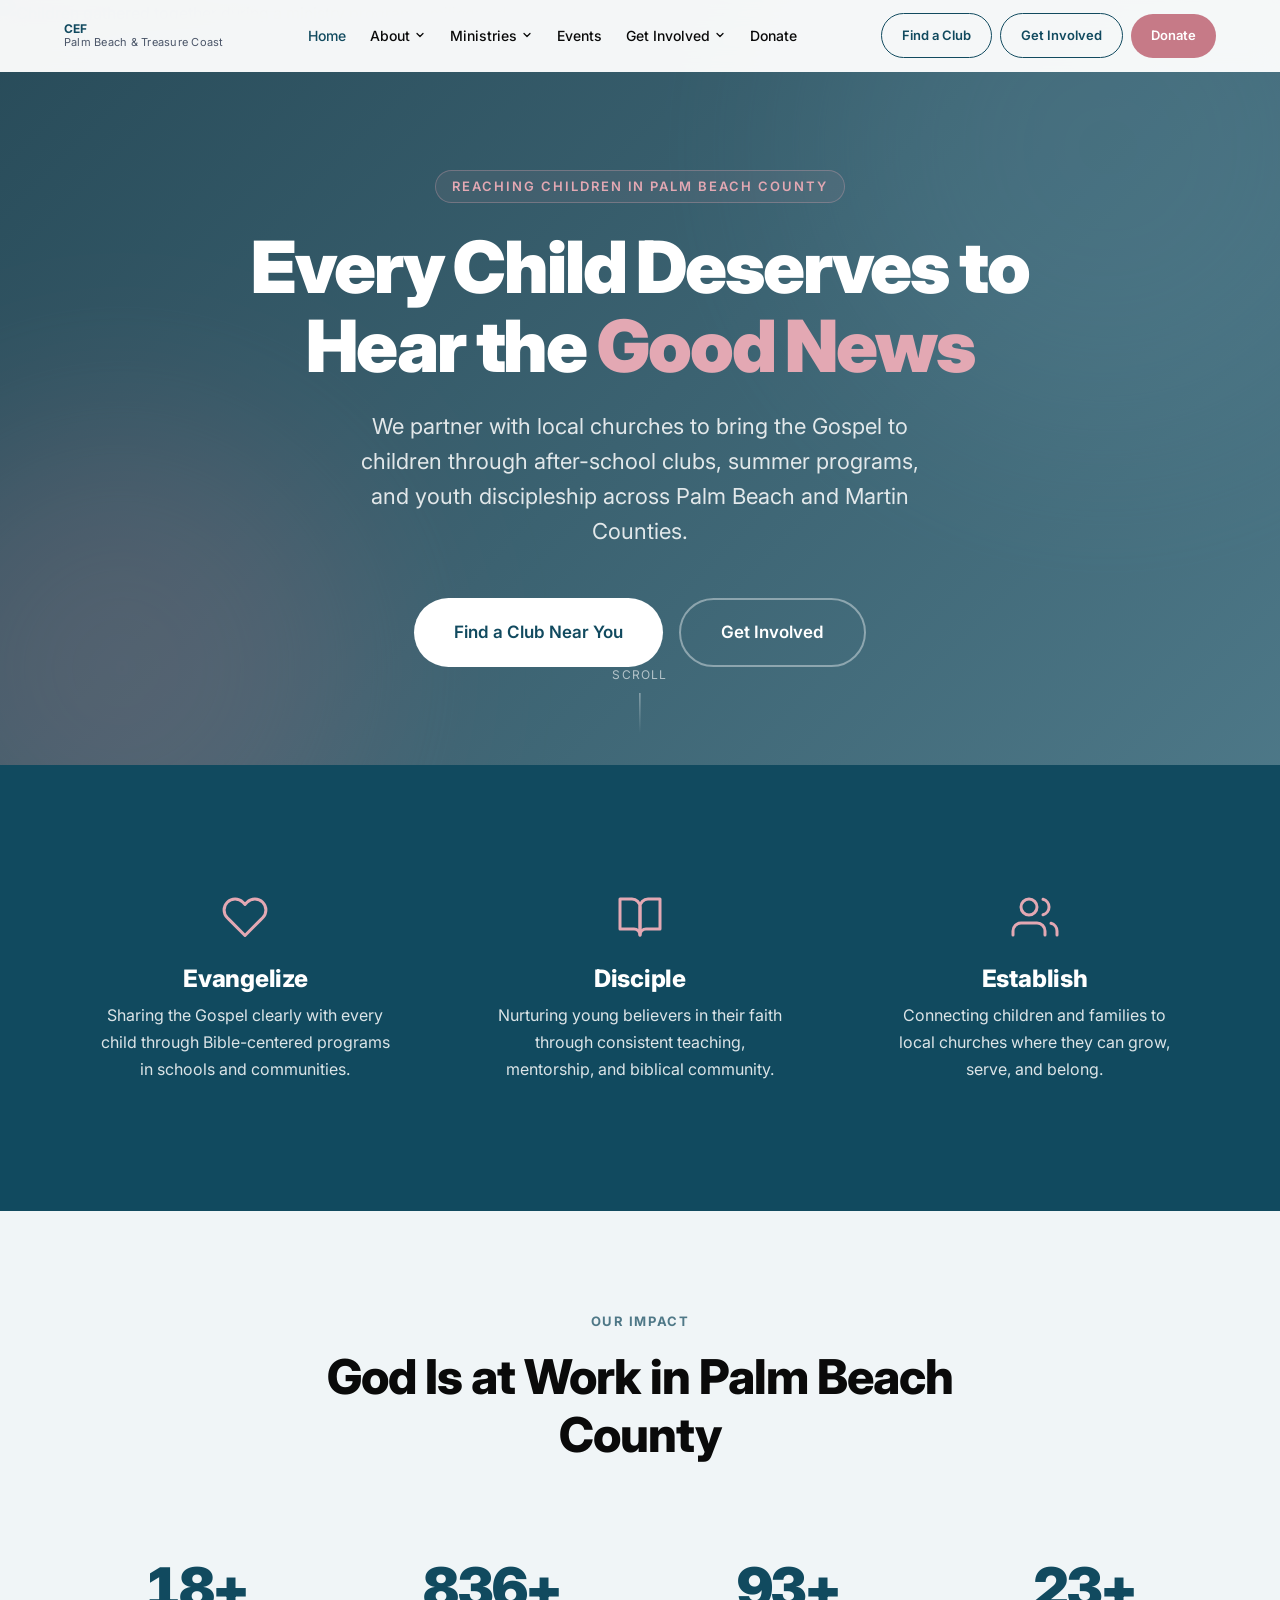
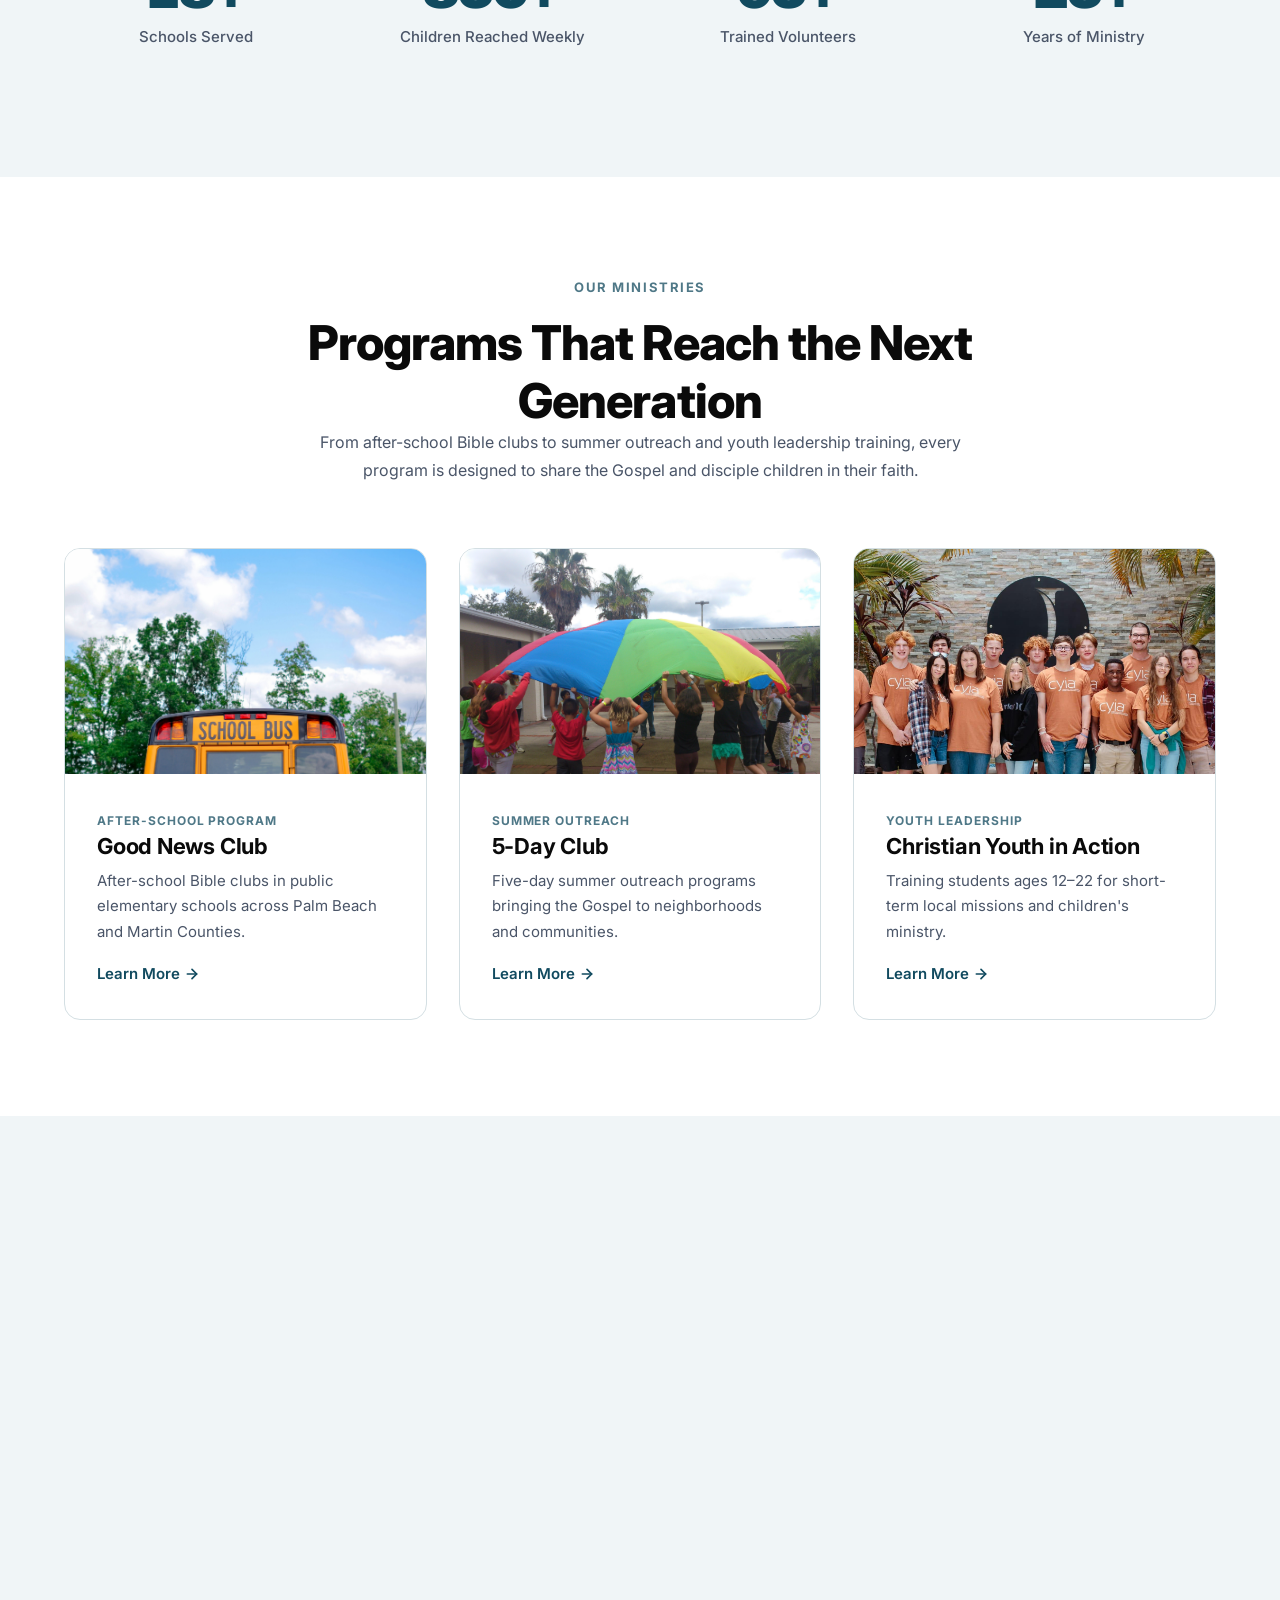
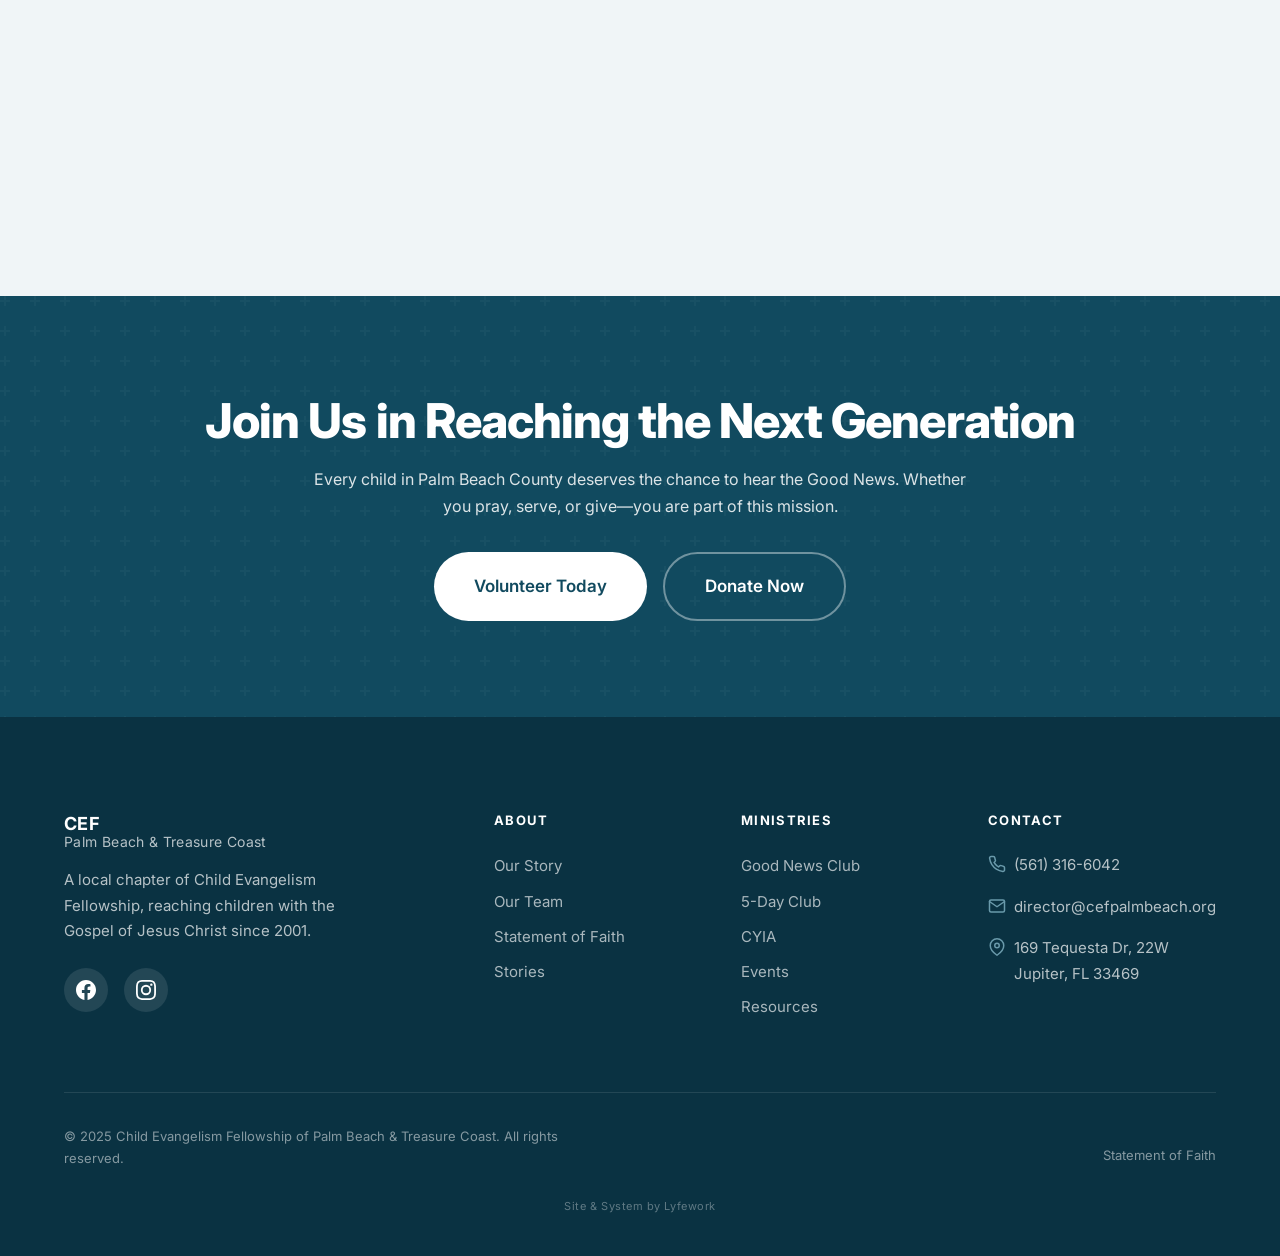
==== commit 9b82c232: "Add all images from original site + Lyfework footer credit - Downloaded 18 images from Wix CDN (hero" ====
--- a/index.html
+++ b/index.html
@@ -565,6 +565,9 @@
         </div>
       </div>
     </div>
+    <div class="lyf-credit">
+      Site &amp; System by <a href="https://lyfework.io" target="_blank" rel="noopener">Lyfework</a>
+    </div>
   </footer>
 
   <!-- Scripts -->
--- a/css/styles.css
+++ b/css/styles.css
@@ -1408,6 +1408,24 @@
 
 .footer__legal a:hover {
   color: var(--color-white);
+}
+
+.lyf-credit {
+  text-align: center;
+  font-size: 11px;
+  color: rgba(255,255,255,0.35);
+  padding: 12px 0 8px;
+  letter-spacing: 0.05em;
+}
+
+.lyf-credit a {
+  color: rgba(255,255,255,0.35);
+  text-decoration: none;
+  transition: color 0.2s;
+}
+
+.lyf-credit a:hover {
+  color: rgba(255,255,255,0.6);
 }
 
 /* --- Scroll Animations --- */
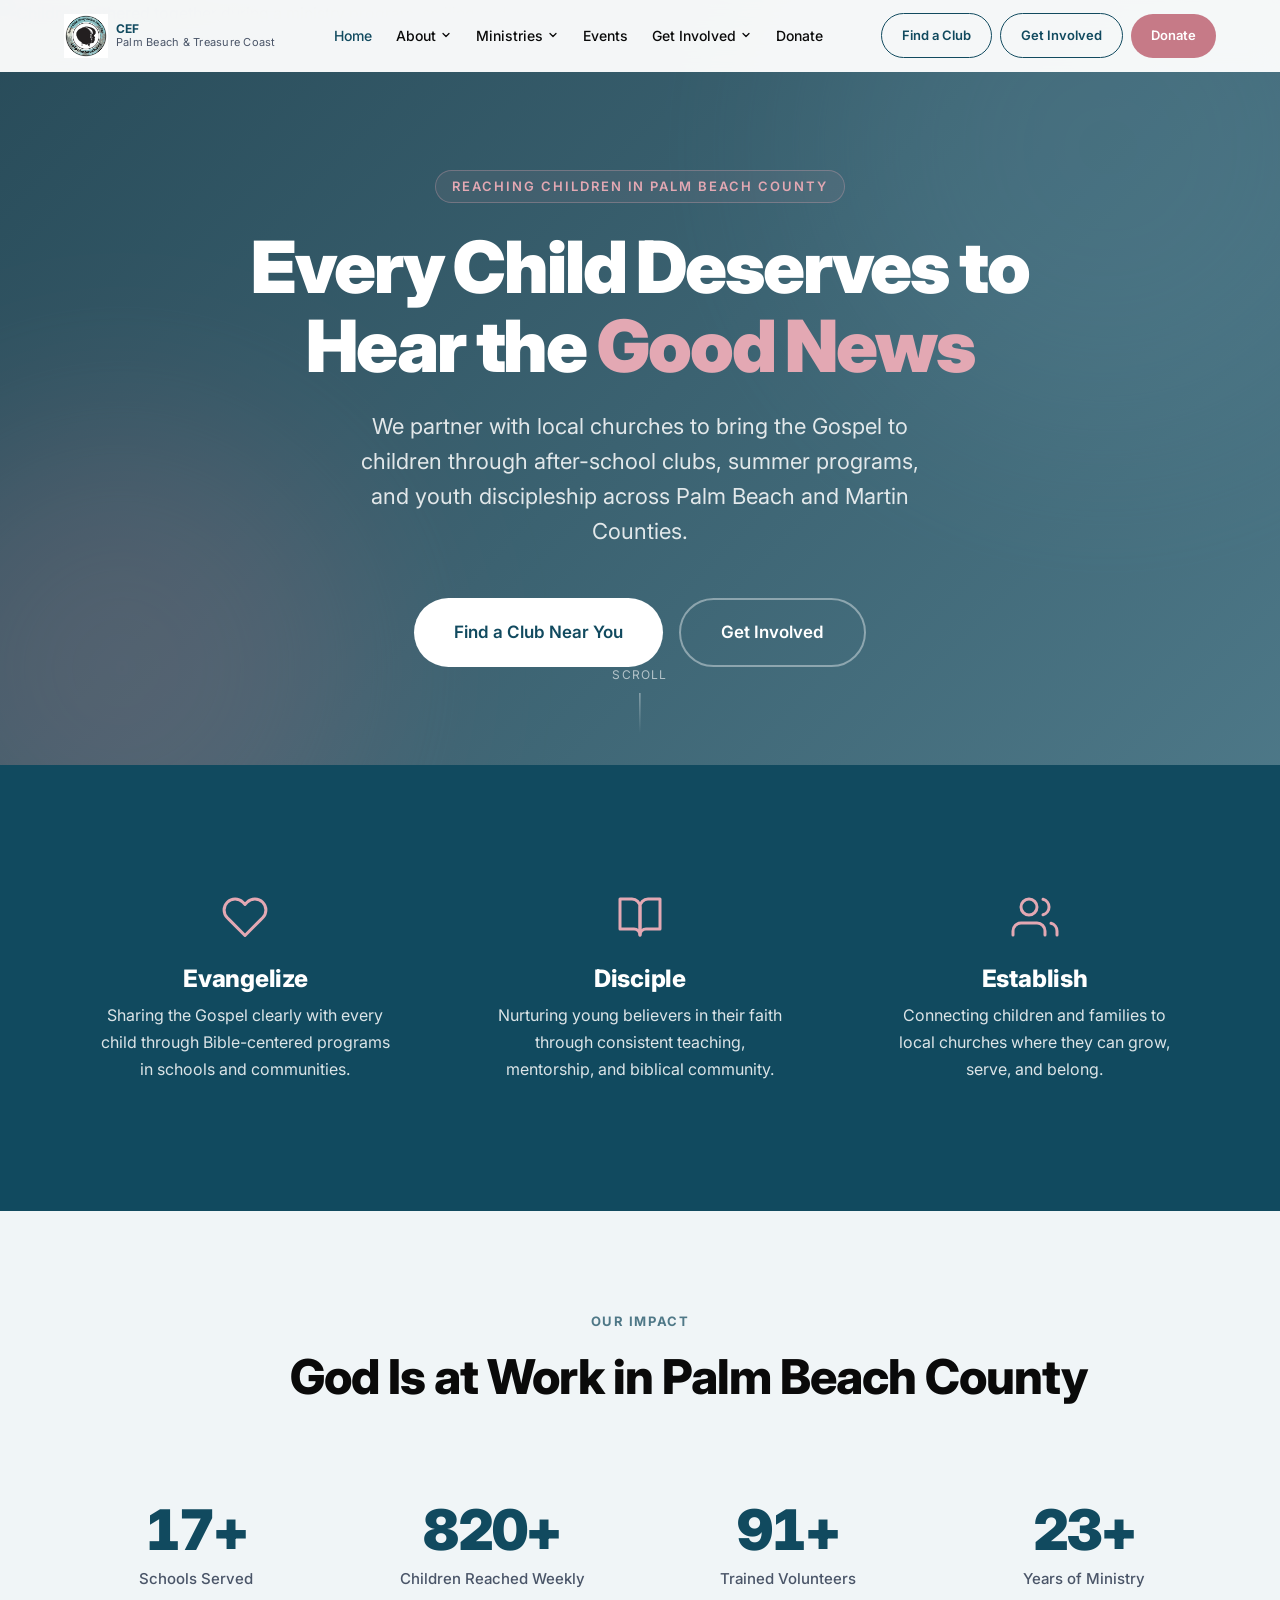
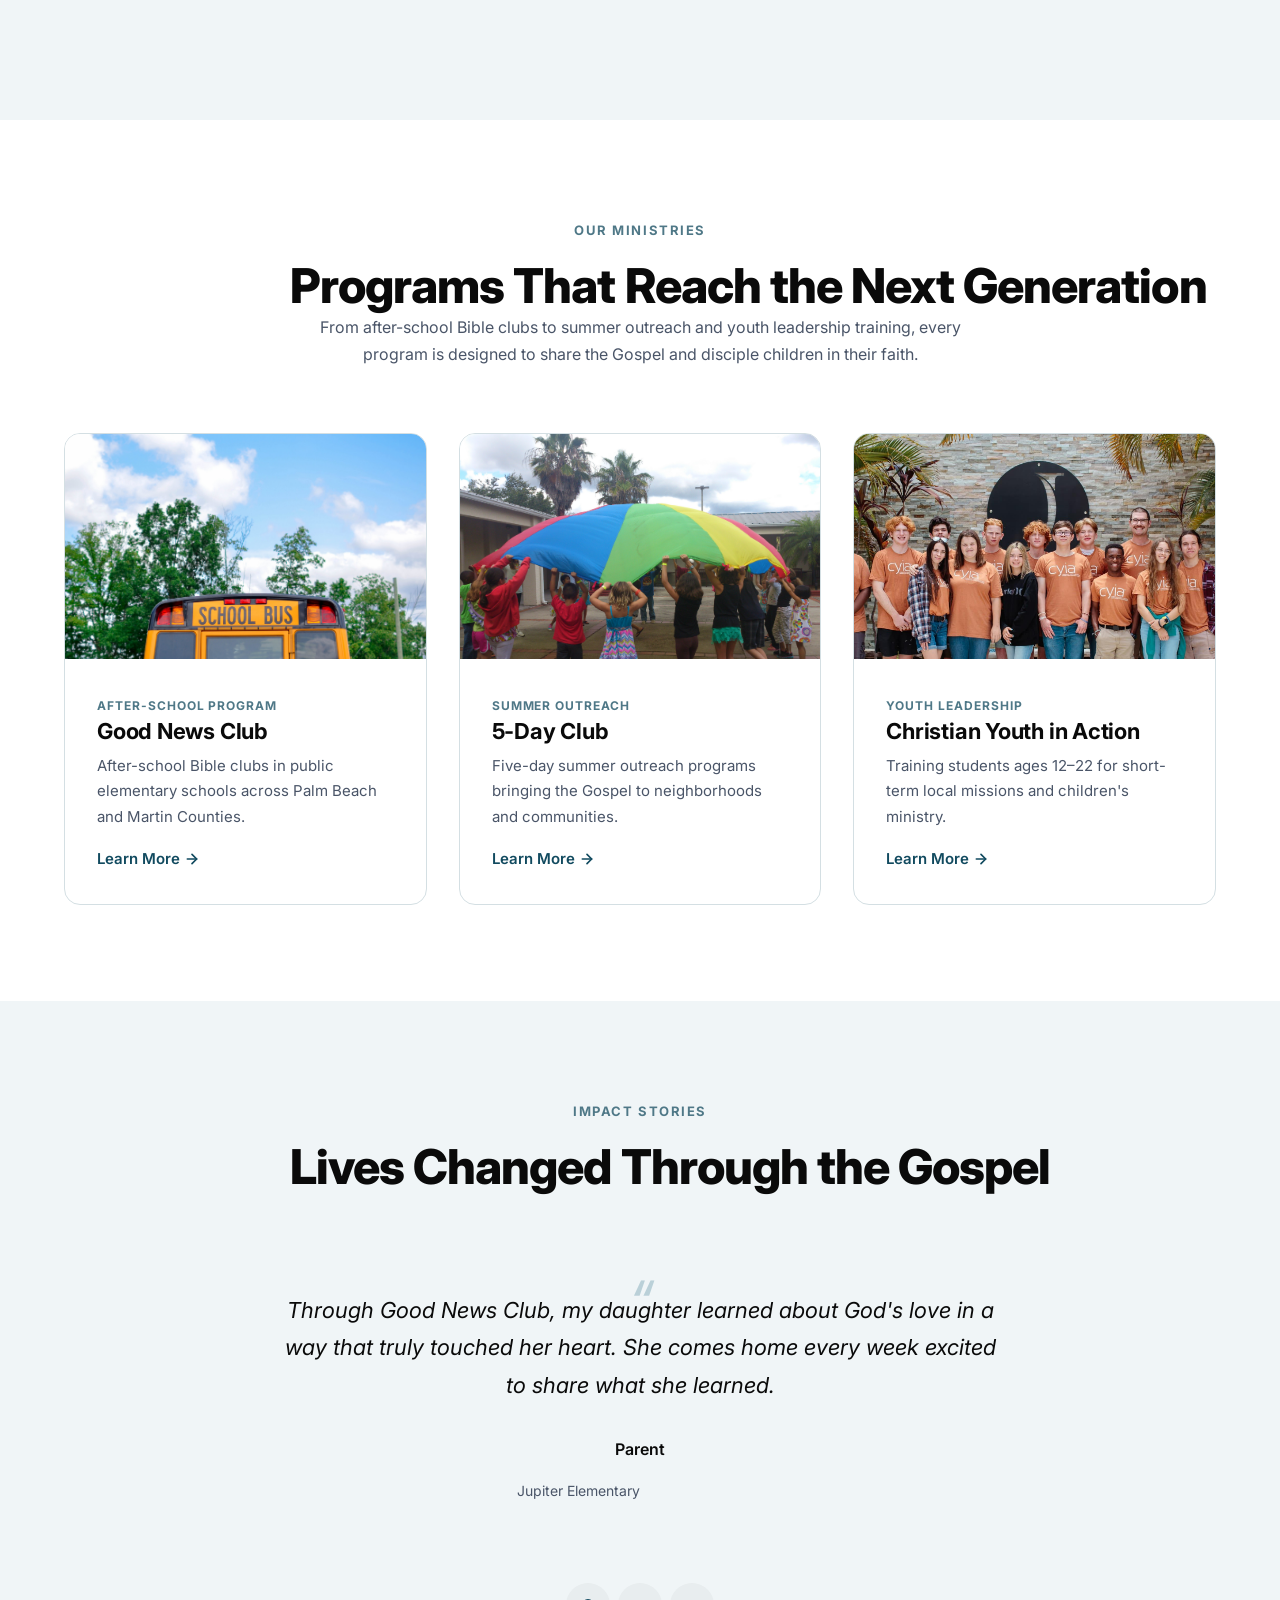
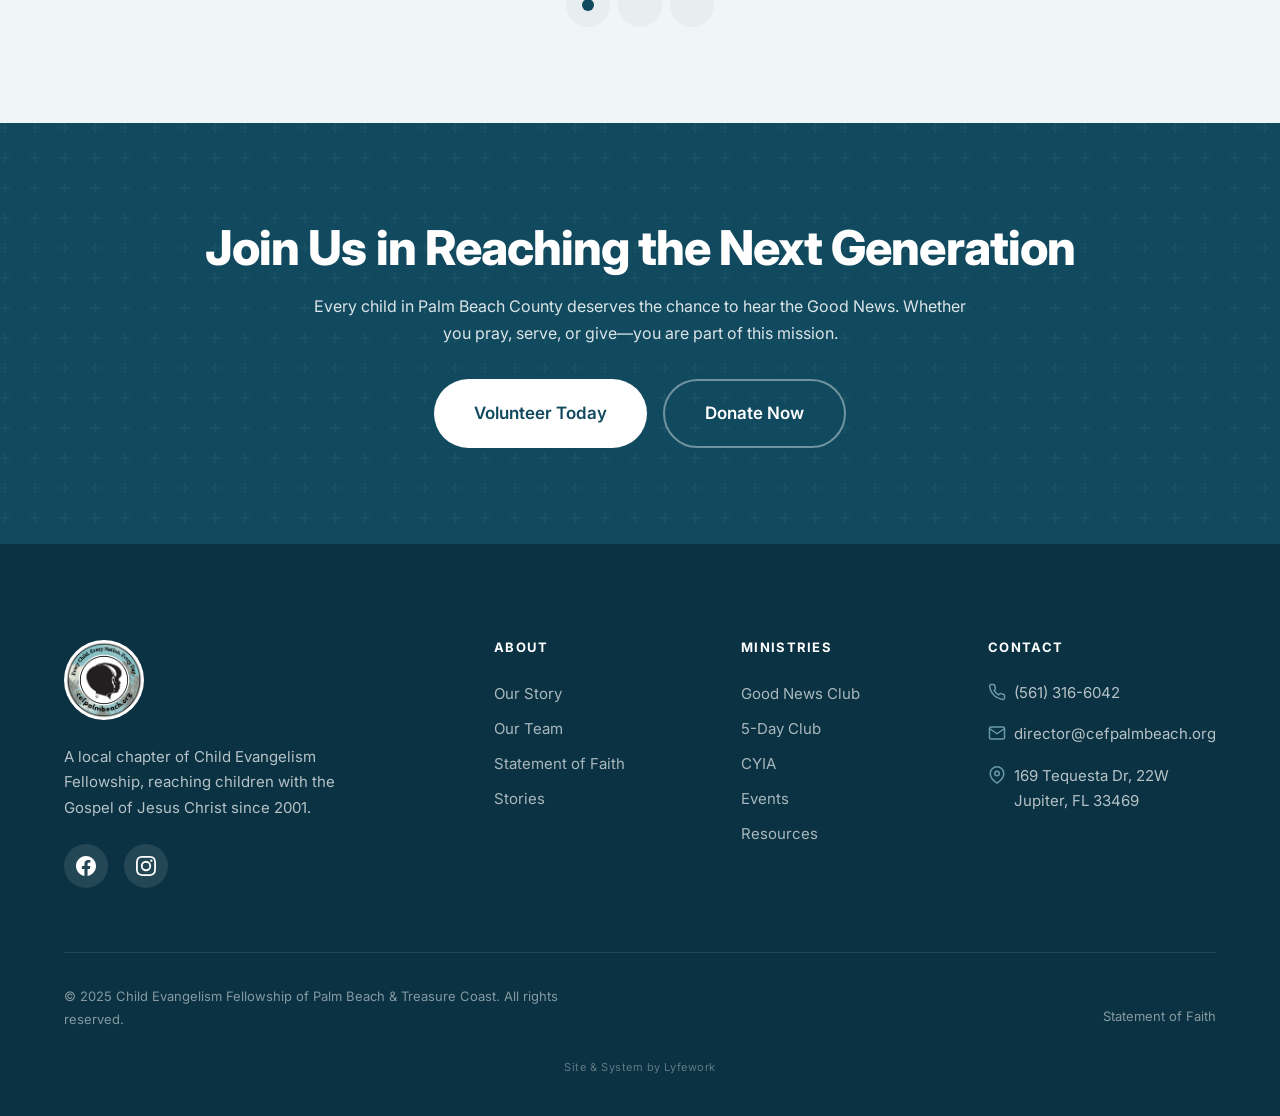
==== commit b834610e: "Add logo to header/footer on all pages, fix homepage headlines to single line - Logo image now appea" ====
--- a/index.html
+++ b/index.html
@@ -29,6 +29,22 @@
 
   <!-- Styles -->
   <link rel="stylesheet" href="css/styles.css">
+  <style>
+    /* Homepage section headlines: single line, no wrapping */
+    .section__header h2 {
+      white-space: nowrap;
+    }
+    @media (max-width: 768px) {
+      .section__header h2 {
+        font-size: clamp(1.25rem, 4.5vw, 2rem);
+      }
+    }
+    @media (max-width: 480px) {
+      .section__header h2 {
+        font-size: clamp(1rem, 4vw, 1.5rem);
+      }
+    }
+  </style>
 
   <!-- JSON-LD Structured Data -->
   <script type="application/ld+json">
@@ -80,6 +96,7 @@
     <div class="header__inner">
       <!-- Logo -->
       <a href="index.html" class="header__logo" aria-label="CEF Palm Beach &amp; Treasure Coast - Home">
+        <img src="assets/images/logo.png" alt="CEF Palm Beach &amp; Treasure Coast" width="44" height="44">
         <div class="header__logo-text">
           CEF
           <span>Palm Beach &amp; Treasure Coast</span>
@@ -484,10 +501,7 @@
 
         <!-- Brand Column -->
         <div class="footer__brand">
-          <div class="header__logo-text" style="font-size: 1.125rem; color: var(--color-white); margin-bottom: var(--space-md);">
-            CEF
-            <span style="color: rgba(255,255,255,0.7); font-size: 0.875rem;">Palm Beach &amp; Treasure Coast</span>
-          </div>
+          <img src="assets/images/logo.png" alt="CEF Palm Beach &amp; Treasure Coast" class="footer__logo" width="80" height="80">
           <p class="footer__tagline">
             A local chapter of Child Evangelism Fellowship, reaching children with the Gospel of Jesus Christ since 2001.
           </p>
--- a/css/styles.css
+++ b/css/styles.css
@@ -1290,9 +1290,11 @@
 }
 
 .footer__logo {
-  height: 56px;
-  width: auto;
+  height: 80px;
+  width: 80px;
+  border-radius: 50%;
   margin-bottom: var(--space-lg);
+  object-fit: cover;
 }
 
 .footer__tagline {
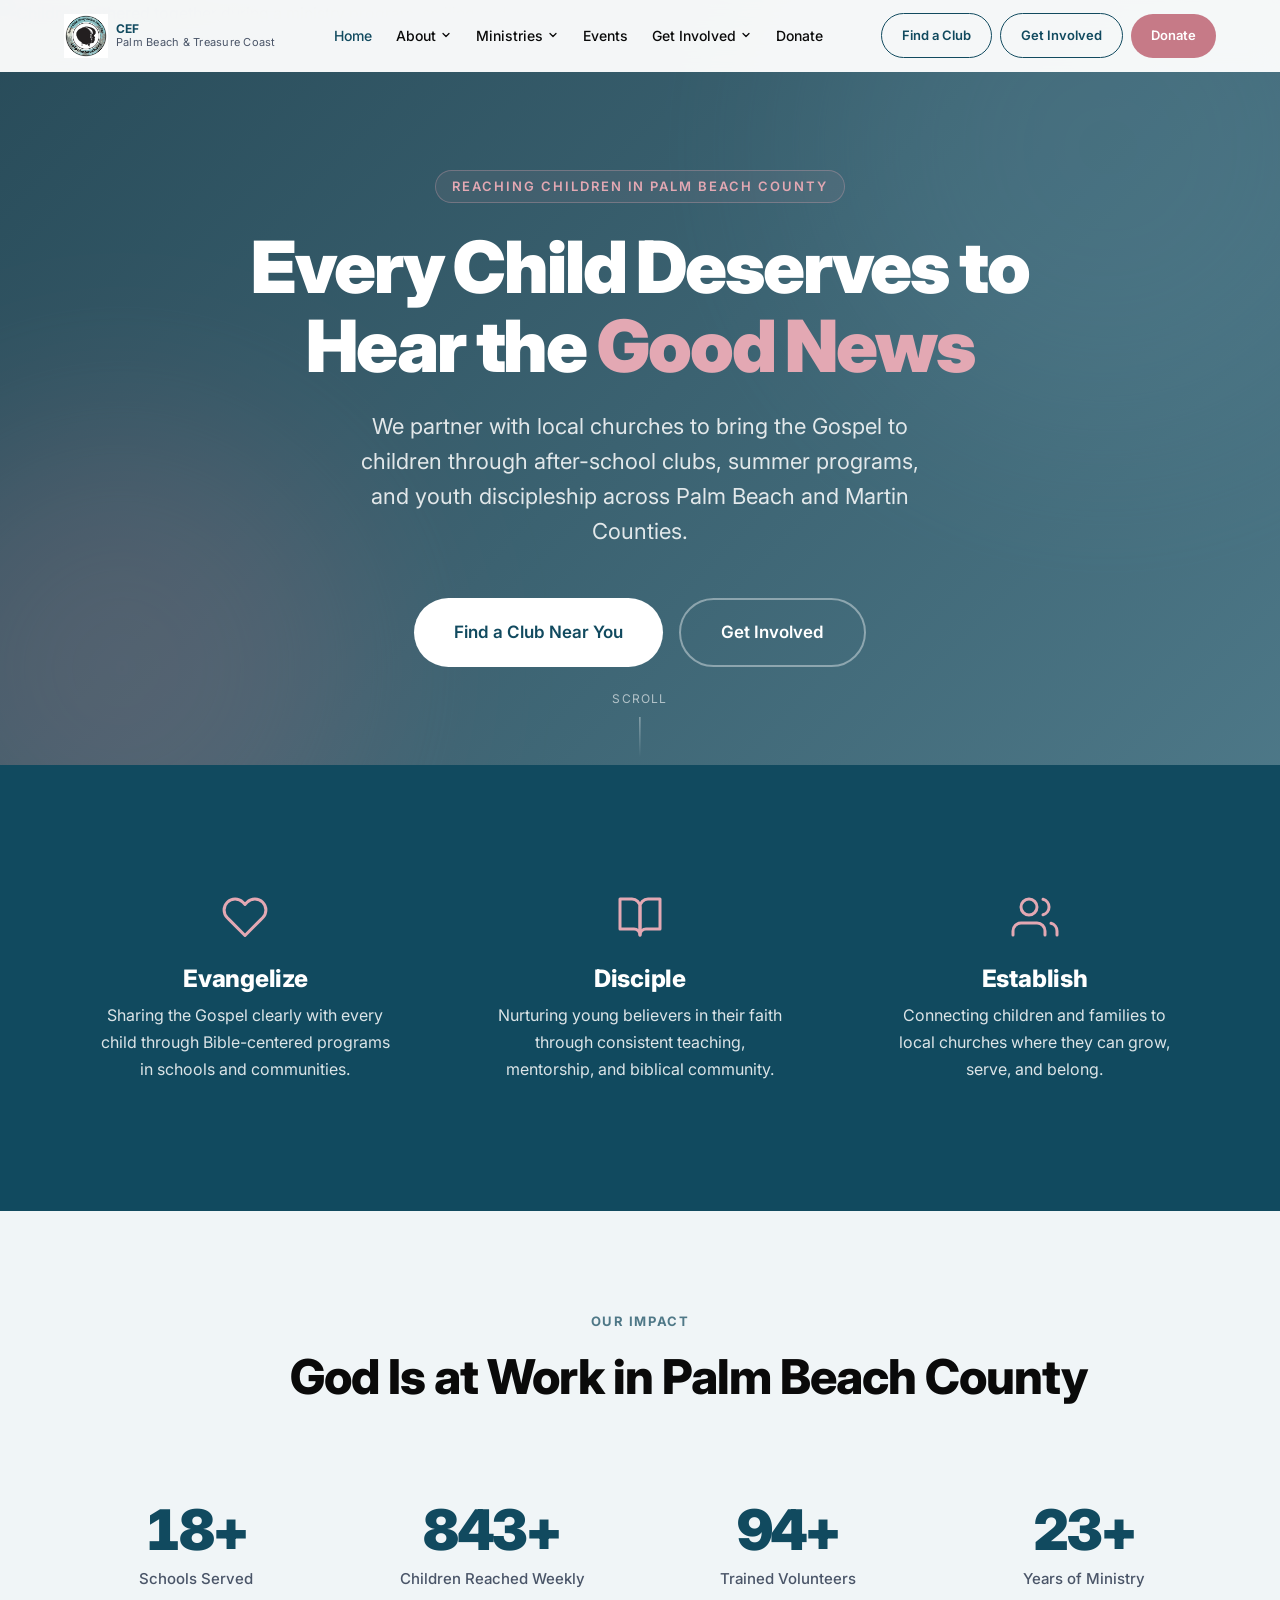
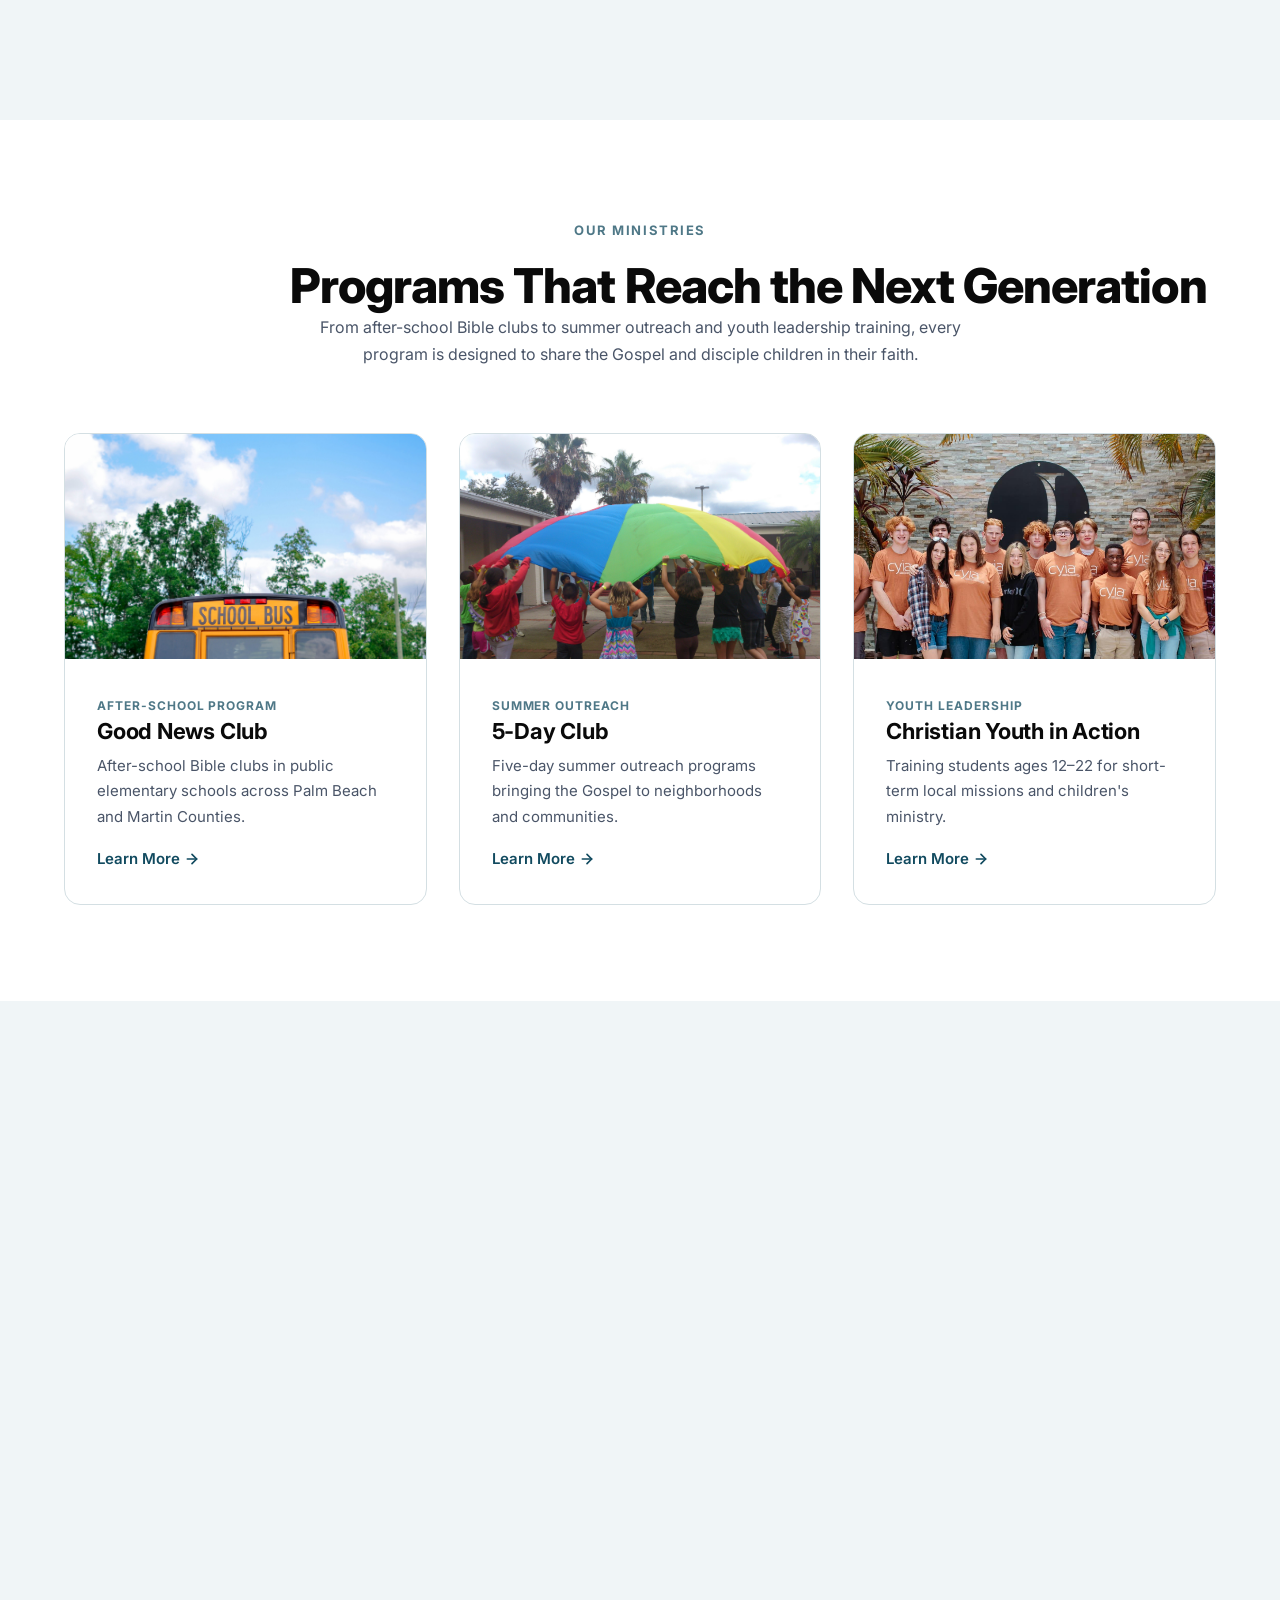
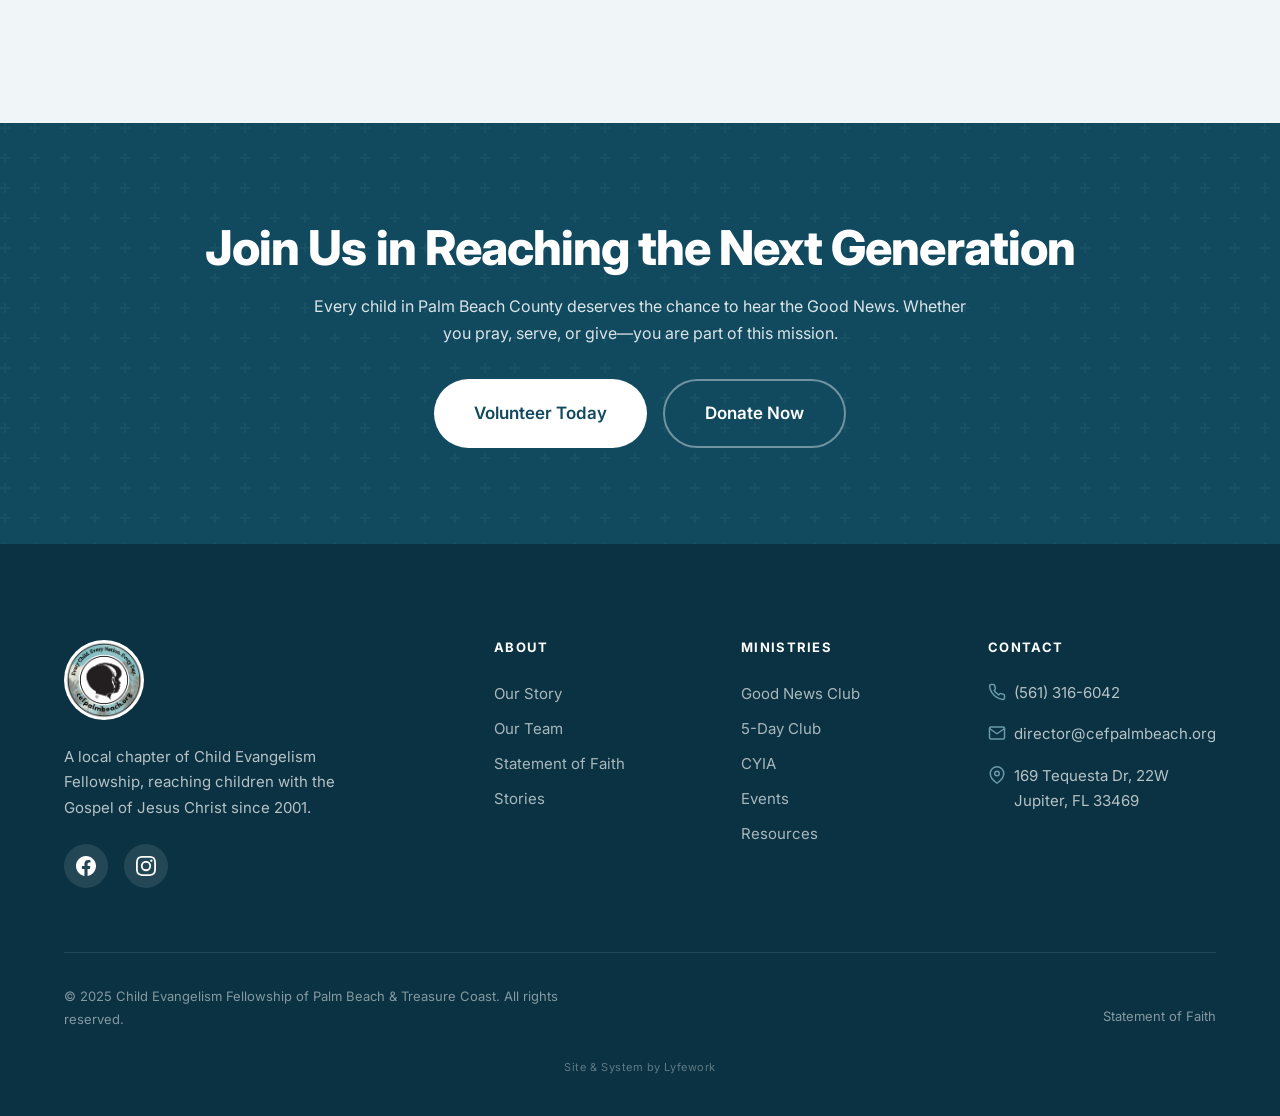
==== commit 6412e7c3: "Comprehensive mobile optimization for 390px presentation - Footer fully centered on mobile (brand, l" ====
--- a/index.html
+++ b/index.html
@@ -30,18 +30,10 @@
   <!-- Styles -->
   <link rel="stylesheet" href="css/styles.css">
   <style>
-    /* Homepage section headlines: single line, no wrapping */
-    .section__header h2 {
-      white-space: nowrap;
-    }
-    @media (max-width: 768px) {
+    /* Homepage section headlines: single line on desktop only */
+    @media (min-width: 769px) {
       .section__header h2 {
-        font-size: clamp(1.25rem, 4.5vw, 2rem);
-      }
-    }
-    @media (max-width: 480px) {
-      .section__header h2 {
-        font-size: clamp(1rem, 4vw, 1.5rem);
+        white-space: nowrap;
       }
     }
   </style>
--- a/css/styles.css
+++ b/css/styles.css
@@ -607,7 +607,6 @@
 
 /* Mobile Menu */
 .mobile-menu {
-  display: none;
   position: fixed;
   top: var(--header-height);
   left: 0;
@@ -618,13 +617,18 @@
   overflow-y: auto;
   padding: var(--space-xl) var(--container-padding);
   opacity: 0;
+  visibility: hidden;
+  pointer-events: none;
   transform: translateY(-10px);
-  transition: all var(--duration-normal) var(--ease-out);
+  transition: opacity var(--duration-normal) var(--ease-out),
+              transform var(--duration-normal) var(--ease-out),
+              visibility var(--duration-normal);
 }
 
 .mobile-menu--open {
-  display: block;
   opacity: 1;
+  visibility: visible;
+  pointer-events: auto;
   transform: translateY(0);
 }
 
@@ -804,7 +808,7 @@
 
 .hero__scroll {
   position: absolute;
-  bottom: var(--space-xl);
+  bottom: var(--space-sm);
   left: 50%;
   transform: translateX(-50%);
   z-index: 2;
@@ -1560,6 +1564,7 @@
     --container-padding: 20px;
   }
 
+  /* Hero */
   .hero {
     min-height: 75vh;
     padding-top: calc(var(--header-height) + var(--space-3xl));
@@ -1569,6 +1574,11 @@
     min-height: 40vh;
   }
 
+  .hero__label {
+    font-size: 0.6875rem;
+    padding: 3px var(--space-sm);
+  }
+
   .hero__ctas {
     flex-direction: column;
     align-items: center;
@@ -1579,6 +1589,11 @@
     max-width: 300px;
   }
 
+  .hero__scroll {
+    display: none;
+  }
+
+  /* Grids */
   .grid--2,
   .grid--3,
   .grid--4 {
@@ -1590,20 +1605,140 @@
     gap: var(--space-md);
   }
 
+  .stat__number {
+    font-size: 2.25rem;
+  }
+
+  /* Cards */
+  .card__body {
+    padding: var(--space-lg);
+    text-align: center;
+  }
+
+  .card__link {
+    justify-content: center;
+  }
+
+  /* Steps */
+  .step {
+    padding: var(--space-xl) var(--space-md);
+  }
+
+  /* CTA Banner */
+  .cta-banner {
+    padding: var(--space-3xl) var(--container-padding);
+  }
+
+  .cta-banner h2 {
+    font-size: clamp(1.5rem, 5vw, 2rem);
+  }
+
+  .cta-banner .btn {
+    width: 100%;
+    max-width: 300px;
+  }
+
+  /* Team Cards */
+  .team-card {
+    padding: var(--space-xl) var(--space-lg);
+  }
+
+  .team-card__photo {
+    width: 120px;
+    height: 120px;
+  }
+
+  /* Testimonials */
+  .testimonial {
+    padding: var(--space-lg) var(--space-sm);
+  }
+
+  .testimonial__quote {
+    font-size: 1.0625rem;
+  }
+
+  /* Footer -- center everything on mobile */
+  .footer {
+    text-align: center;
+  }
+
   .footer__grid {
     grid-template-columns: 1fr;
     gap: var(--space-2xl);
   }
 
+  .footer__brand {
+    max-width: 100%;
+    display: flex;
+    flex-direction: column;
+    align-items: center;
+  }
+
+  .footer__tagline {
+    max-width: 320px;
+  }
+
+  .footer__social {
+    justify-content: center;
+  }
+
+  .footer__col-title {
+    text-align: center;
+  }
+
+  .footer__links {
+    text-align: center;
+  }
+
+  .footer__contact-item {
+    justify-content: center;
+    text-align: center;
+  }
+
   .footer__bottom {
     flex-direction: column;
     text-align: center;
   }
+
+  .footer__legal {
+    justify-content: center;
+  }
+
+  /* Section headers */
+  .section__header {
+    margin-bottom: var(--space-2xl);
+  }
+
+  .section__header h2 {
+    font-size: clamp(1.5rem, 5.5vw, 2.25rem);
+  }
+
+  .section__header p {
+    font-size: 0.9375rem;
+  }
+
+  /* Accordion */
+  .accordion__trigger {
+    padding: var(--space-md) var(--space-lg);
+    font-size: 0.9375rem;
+  }
+
+  .accordion__body {
+    padding: 0 var(--space-lg) var(--space-lg);
+  }
 }
 
 @media (max-width: 480px) {
   .stats {
     grid-template-columns: 1fr;
+  }
+
+  .stat {
+    padding: var(--space-lg) var(--space-md);
+  }
+
+  .section__label {
+    font-size: 0.6875rem;
   }
 }
 
